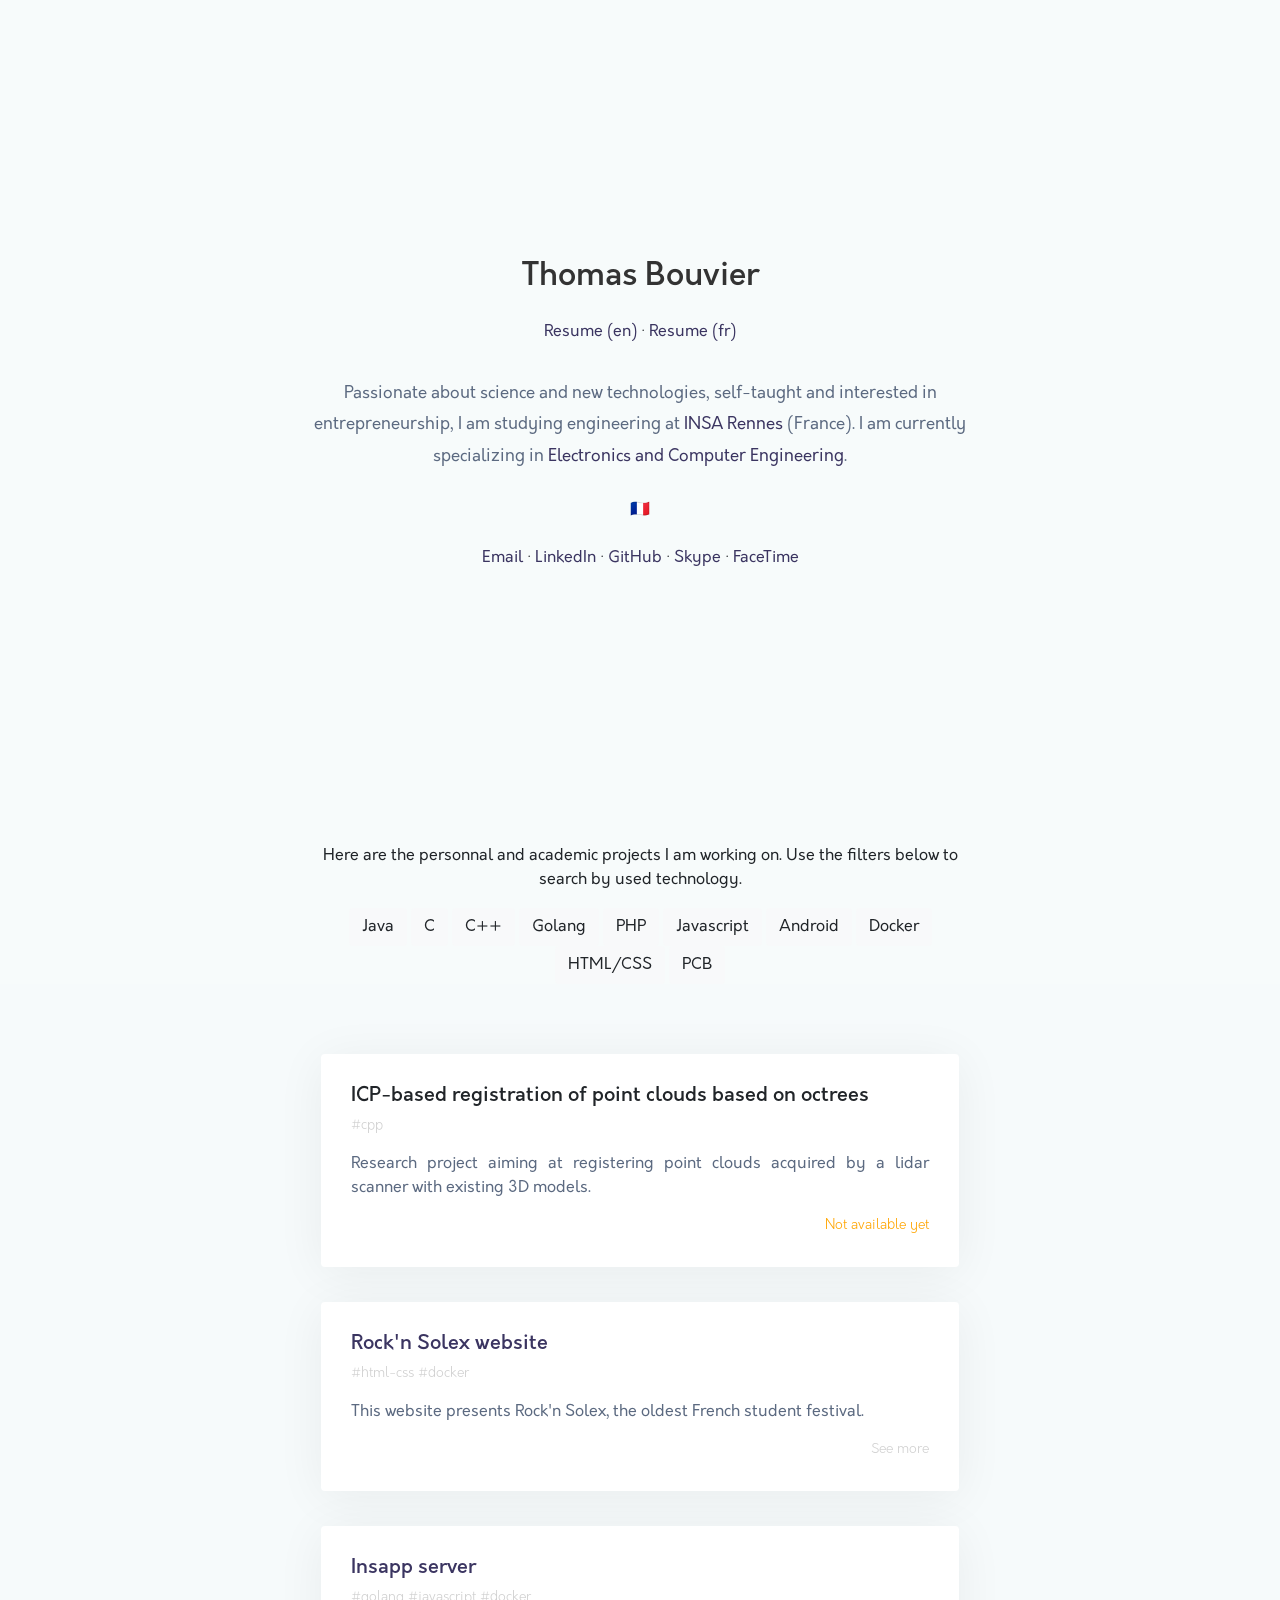
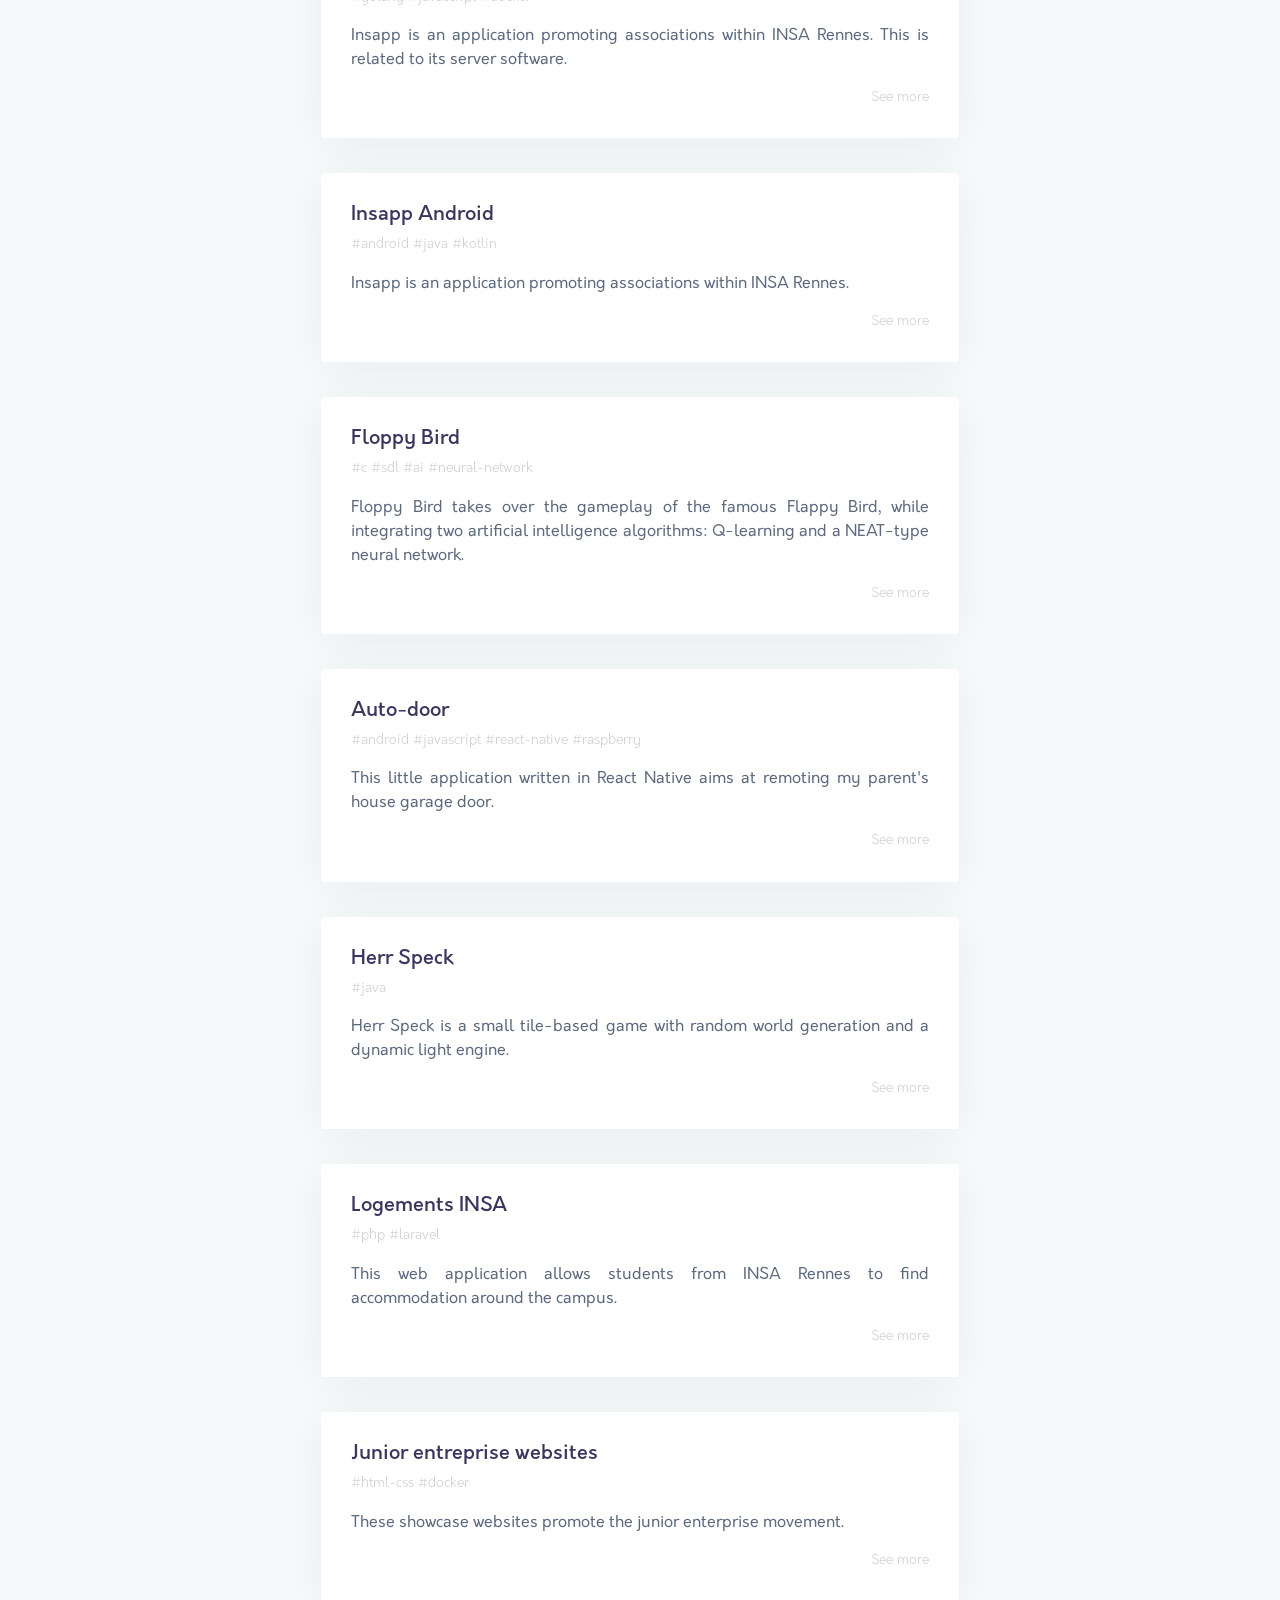
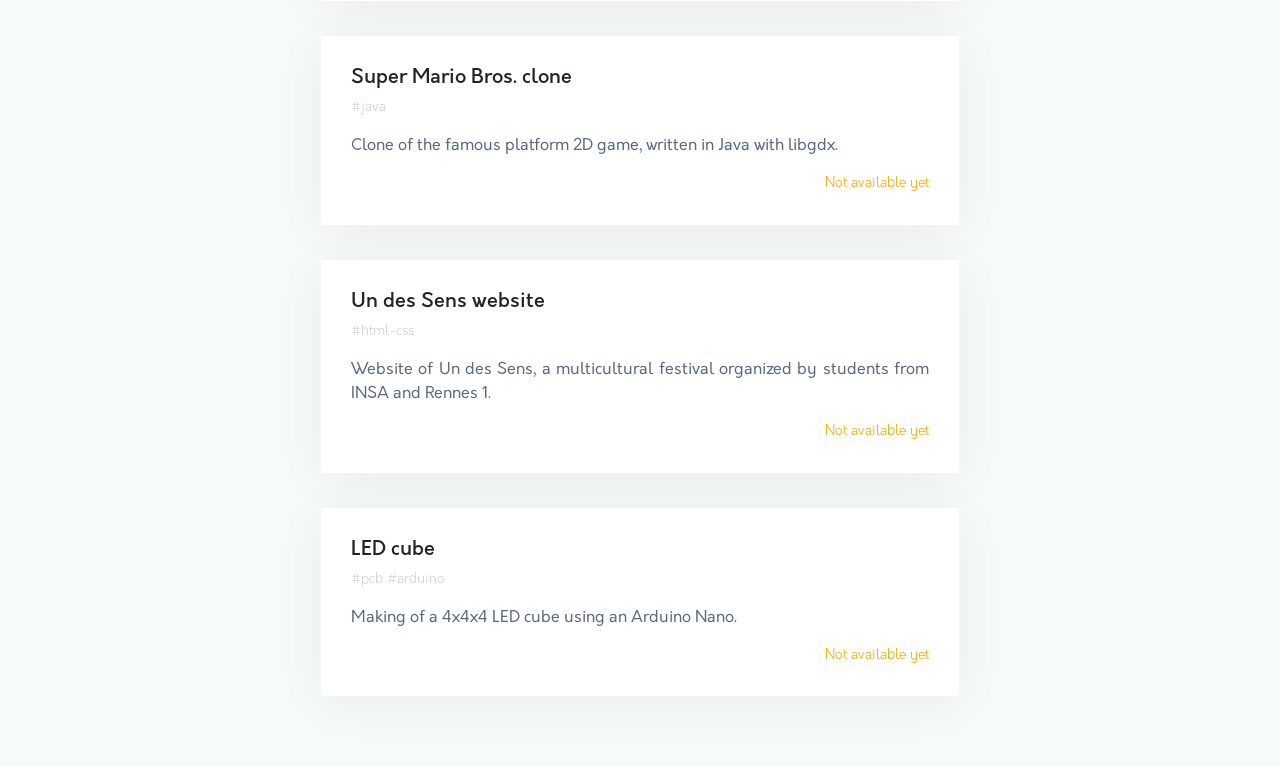
==== index.html @ 970fba01 "Beautified code" ====
<!DOCTYPE html>
<html lang="en">

<head>
  <meta charset="utf-8">
  <meta http-equiv="X-UA-Compatible" content="IE=edge">
  <meta name="viewport" content="width=device-width, initial-scale=1">

  <title>Thomas Bouvier — Portfolio</title>

  <!-- Open Graph Protocol -->

  <meta property="og:locale" content="en_US">
  <meta property="og:locale:alternate" content="fr_FR">
  <meta property="og:type" content="website">
  <meta property="og:title" content="Thomas Bouvier — Portfolio">

  <!--
    <meta property="og:url" content="">
    <meta property="og:description" content="">
    <meta property="og:image" content="">
    <meta property="og:image:type" content="">
    <meta property="og:image:width" content="">
    <meta property="og:image:height" content="">
    -->

  <!-- Latest compiled and minified Bootstrap CSS -->

  <link rel="stylesheet" href="https://maxcdn.bootstrapcdn.com/bootstrap/4.0.0-beta/css/bootstrap.min.css" integrity="sha384-/Y6pD6FV/Vv2HJnA6t+vslU6fwYXjCFtcEpHbNJ0lyAFsXTsjBbfaDjzALeQsN6M" crossorigin="anonymous">

  <!-- CSS -->

  <link rel="stylesheet" type="text/css" href="css/style.css">

  <!-- Google Analytics -->

  <script async src="https://www.googletagmanager.com/gtag/js?id=UA-109846560-1"></script>
  <script>
    window.dataLayer = window.dataLayer || [];
        function gtag(){dataLayer.push(arguments);}
        gtag('js', new Date());

        gtag('config', 'UA-109846560-1');
    </script>
</head>

<body>
  <!-- Header -->

  <div id="hero">
    <div class="container">
      <div class="intro">
        <h1>Thomas Bouvier</h1>
        <p class="links">
          <a href="files/resume_thomas_bouvier.pdf">Resume (en)</a>
          ·
          <a href="files/cv_thomas_bouvier.pdf">Resume (fr)</a>
        </p>
        <p class="description">
          Passionate about science and new technologies, self-taught and interested in entrepreneurship, I am studying engineering at <a href="https://www.insa-rennes.fr">INSA Rennes</a> (France). I am currently specializing in <a href="https://www.insa-rennes.fr/en/courses/masters-in-engineering/enelectronics-computer.html">Electronics
            and Computer Engineering</a>.
        </p>
        <p class="flag">
          🇫🇷
        </p>
        <p class="links">
          <a href="mailto:contact@thomas-bouvier.io">Email</a>
          ·
          <a href="https://www.linkedin.com/in/thomas-bouvier/">LinkedIn</a>
          ·
          <a href="https://github.com/thomas-bouvier">GitHub</a>
          ·
          <a href="skype:thomas.bouvier@outlook.fr?userinfo">Skype</a>
          ·
          <a href="facetime:tomatrocho@gmail.com">FaceTime</a>
        </p>
      </div>
    </div>
  </div>

  <!-- Section -->

  <div class="projects-header">
    <div class="container">
      <p class="description">
        Here are the personnal and academic projects I am working on. Use the filters below to search by used technology.
      </p>
      <div class="controls">
        <button type="button" class="btn btn-light" data-toggle=".java">Java</button>
        <button type="button" class="btn btn-light" data-toggle=".c">C</button>
        <button type="button" class="btn btn-light" data-toggle=".cpp">C++</button>
        <button type="button" class="btn btn-light" data-toggle=".golang">Golang</button>
        <button type="button" class="btn btn-light" data-toggle=".php">PHP</button>
        <button type="button" class="btn btn-light" data-toggle=".js">Javascript</button>
        <button type="button" class="btn btn-light" data-toggle=".android">Android</button>
        <button type="button" class="btn btn-light" data-toggle=".docker">Docker</button>
        <button type="button" class="btn btn-light" data-toggle=".html-css">HTML/CSS</button>
        <button type="button" class="btn btn-light" data-toggle=".pcb">PCB</button>
      </div>
    </div>
  </div>

  <section id="projects">
    <div class="min-container">
      <div data-tilt class="card mix cpp">
        <div class="card-header">

        </div>
        <div class="card-body">
          <h5>ICP-based registration of point clouds based on octrees</h5>
          <p class="tags">
            #cpp
          </p>
          <p>
            Research project aiming at registering point clouds acquired by a lidar scanner with existing 3D models.
          </p>
          <p class="being-written">
            Not available yet
          </p>
        </div>
      </div>

      <a href="rock-n-solex.html">
        <div data-tilt class="card mix html-css docker">
          <div class="card-header">

          </div>
          <div class="card-body">
            <h5>Rock'n Solex website</h5>
            <p class="tags">
              #html-css #docker
            </p>
            <p>
              This website presents Rock'n Solex, the oldest French student festival.
            </p>
            <p class="see-more">
              See more
            </p>
          </div>
        </div>
      </a>

      <a href="insapp-server.html">
        <div data-tilt class="card mix js golang docker" id="card-project-insapp">
          <div class="card-header">

          </div>
          <div class="card-body">
            <h5>Insapp server</h5>
            <p class="tags">
              #golang #javascript #docker
            </p>
            <p>
              Insapp is an application promoting associations within INSA Rennes. This is related to its server software.
            </p>
            <p class="see-more">
              See more
            </p>
          </div>
        </div>
      </a>

      <a href="insapp-android.html">
        <div data-tilt class="card mix android java" id="card-project-insapp">
          <div class="card-header">

          </div>
          <div class="card-body">
            <h5>Insapp Android</h5>
            <p class="tags">
              #android #java #kotlin
            </p>
            <p>
              Insapp is an application promoting associations within INSA Rennes.
            </p>
            <p class="see-more">
              See more
            </p>
          </div>
        </div>
      </a>

      <a href="floppy-bird.html">
        <div data-tilt class="card mix c sdl ai neural-network">
          <div class="card-header">

          </div>
          <div class="card-body">
            <h5>Floppy Bird</h5>
            <p class="tags">
              #c #sdl #ai #neural-network
            </p>
            <p>
              Floppy Bird takes over the gameplay of the famous Flappy Bird, while integrating two artificial intelligence algorithms: Q-learning and a NEAT-type neural network.
            </p>
            <p class="see-more">
              See more
            </p>
          </div>
        </div>
      </a>

      <a href="auto-door.html">
        <div data-tilt class="card mix android js react-native raspberry">
          <div class="card-header">

          </div>
          <div class="card-body">
            <h5>Auto-door</h5>
            <p class="tags">
              #android #javascript #react-native #raspberry
            </p>
            <p>
              This little application written in React Native aims at remoting my parent's house garage door.
            </p>
            <p class="see-more">
              See more
            </p>
          </div>
        </div>
      </a>

      <a href="herr-speck.html">
        <div data-tilt class="card mix java">
          <div class="card-header">

          </div>
          <div class="card-body">
            <h5>Herr Speck</h5>
            <p class="tags">
              #java
            </p>
            <p>
              Herr Speck is a small tile-based game with random world generation and a dynamic light engine.
            </p>
            <p class="see-more">
              See more
            </p>
          </div>
        </div>
      </a>

      <a href="logements.html">
        <div data-tilt class="card mix php laravel">
          <div class="card-header">

          </div>
          <div class="card-body">
            <h5>Logements INSA</h5>
            <p class="tags">
              #php #laravel
            </p>
            <p>
              This web application allows students from INSA Rennes to find accommodation around the campus.
            </p>
            <p class="see-more">
              See more
            </p>
          </div>
        </div>
      </a>

      <a href="junior-entreprise.html">
        <div data-tilt class="card mix html-css docker">
          <div class="card-header">

          </div>
          <div class="card-body">
            <h5>Junior entreprise websites</h5>
            <p class="tags">
              #html-css #docker
            </p>
            <p>
              These showcase websites promote the junior enterprise movement.
            </p>
            <p class="see-more">
              See more
            </p>
          </div>
        </div>
      </a>

      <div data-tilt class="card mix java">
        <div class="card-header">

        </div>
        <div class="card-body">
          <h5>Super Mario Bros. clone</h5>
          <p class="tags">
            #java
          </p>
          <p>
            Clone of the famous platform 2D game, written in Java with libgdx.
          </p>
          <p class="being-written">
            Not available yet
          </p>
        </div>
      </div>

      <div data-tilt class="card mix html-css">
        <div class="card-header">

        </div>
        <div class="card-body">
          <h5>Un des Sens website</h5>
          <p class="tags">
            #html-css
          </p>
          <p>
            Website of Un des Sens, a multicultural festival organized by students from INSA and Rennes 1.
          </p>
          <p class="being-written">
            Not available yet
          </p>
        </div>
      </div>

      <div data-tilt class="card mix pcb arduino">
        <div class="card-header">

        </div>
        <div class="card-body">
          <h5>LED cube</h5>
          <p class="tags">
            #pcb #arduino
          </p>
          <p>
            Making of a 4x4x4 LED cube using an Arduino Nano.
          </p>
          <p class="being-written">
            Not available yet
          </p>
        </div>
      </div>
    </div>
  </section>

  <!-- Javascript -->

  <script src="https://code.jquery.com/jquery-3.2.1.slim.min.js" integrity="sha384-KJ3o2DKtIkvYIK3UENzmM7KCkRr/rE9/Qpg6aAZGJwFDMVNA/GpGFF93hXpG5KkN" crossorigin="anonymous"></script>
  <script src="https://cdnjs.cloudflare.com/ajax/libs/popper.js/1.11.0/umd/popper.min.js" integrity="sha384-b/U6ypiBEHpOf/4+1nzFpr53nxSS+GLCkfwBdFNTxtclqqenISfwAzpKaMNFNmj4" crossorigin="anonymous"></script>
  <script src="https://maxcdn.bootstrapcdn.com/bootstrap/4.0.0-beta/js/bootstrap.min.js" integrity="sha384-h0AbiXch4ZDo7tp9hKZ4TsHbi047NrKGLO3SEJAg45jXxnGIfYzk4Si90RDIqNm1" crossorigin="anonymous"></script>

  <script src="js/script.js"></script>
  <script src="js/tilt.jquery.js"></script>
  <script src="js/mixitup-3/dist/mixitup.js"></script>

  <script>
      var containerEl = document.querySelector('.min-container');
      var mixer = mixitup(containerEl);
  </script>
</body>

</html>
---- css/style.css ----
@font-face {
  font-family: 'Orkney';
  src: url('../fonts/orkney-light.otf') format('truetype');
  font-weight: 200;
  font-style: normal;
}

@font-face {
  font-family: 'Orkney';
  src: url('../fonts/orkney-regular.otf') format('truetype');
  font-weight: normal;
  font-style: normal;
}

@font-face {
  font-family: 'Orkney';
  src: url('../fonts/orkney-medium.otf') format('truetype');
  font-weight: 500;
  font-style: normal;
}

@font-face {
  font-family: 'Orkney';
  src: url('../fonts/orkney-bold.otf') format('truetype');
  font-weight: bold;
  font-style: normal;
}

::-moz-selection {
  background: #7A29E7;
  color: white;
}

::selection {
  background: #7A29E7;
  color: white;
}

body {
  font-family: 'Orkney';
  background-color: #f7fbfb;
}

.min-container {
  margin-right: auto;
  margin-left: auto;
  padding-right: 15px;
  padding-left: 15px;
  max-width: 668px;
}

img,
.video-container {
  box-shadow: 0 6px 50px rgba(0, 0, 0, .06);
}

a {
  color: #3b3561;
  text-decoration: none !important;
}

a:hover {
  color: #7A29E7;
}

article a {
  color: #3b3561;
  font-weight: 700;
  position: relative;
  white-space: nowrap;
}

p.links {
  margin-top: 1.5em;
}

.min-container p {
  text-align: justify;
}

.min-container h4 {
  padding-top: 3em;
  text-align: center;
}

.container {
  margin-right: auto;
  margin-left: auto;
  padding-right: 15px;
  padding-left: 15px;
  max-width: 768px;
}

@media (max-width: 767px) {
  .min-container {
    padding-right: 30px;
    padding-left: 30px;
  }
}

figcaption {
  text-align: center;
  font-style: italic;
  padding-top: 2em;
}

/*
a:before {
	content: '';
	position: absolute;
	background: #bdecef;
	bottom: 1px;
	height: 5px;
	right: -2px;
	left: -2px;
	z-index: -1;
	-webkit-transition: height cubic-bezier(0.075, .82, .165, 1) .3s;
	transition: height cubic-bezier(0.075, .82, .165, 1) .3s
}
*/
.navbar {
  background-color: white;
}

#hero {
  height: calc(100vh - 56px);
  display: flex;
  flex-direction: column;
  justify-content: center;
  background-color: #F7FBFB;
}

#hero .intro {
  max-width: 700px;
  margin: 0 auto;
  text-align: center;
  padding: 7rem 1rem;
}

#hero .intro h1 {
  font-size: 2em;
  font-weight: 500;
  color: #333;
}

#hero .intro p.description {
  font-size: 1.05em;
  font-weight: 400;
  color: #5c6a81;
  line-height: 1.9em;
  margin-top: 2em;
  margin-bottom: 1.5em;
}

header {
  min-height: 400px;
  display: flex;
  flex-direction: column;
  justify-content: center;
  background-color: #f7fbfb;
}

@media only screen and (max-width: 700px) {
  header {
    min-height: auto;
  }
}

header .intro {
  max-width: 700px;
  margin: 0 auto;
  text-align: center;
  padding: 7rem 1rem;
}

header .intro h1 {
  font-size: 2em;
  font-weight: 500;
  color: #333;
}

header .intro p.description {
  font-size: 1.05em;
  font-weight: 400;
  color: #5c6a81;
  line-height: 1.9em;
  margin-top: 20px;
}

.projects-header {
  text-align: center;
  max-width: 700px;
  margin: 0 auto;
}

.controls .btn {
  cursor: pointer;
}

.controls .btn:hover {
  color: #7A29E7;
  background-color: transparent;
}

.controls .mixitup-control-active {
  background-color: #e2e6ea !important;
}

section#projects {
  padding-top: 35px;
  background-color: #f6fafb;
  padding-bottom: 35px;
}

section#projects .card {
  box-shadow: 0 6px 50px rgba(0, 0, 0, .06);
  border-radius: 4px;
  border: 0;
  margin-top: 35px;
  margin-bottom: 35px;
  cursor: pointer;
  /*display: inline-block;*/
  /*width: calc(100% / 2 - (((2 - 1) * 1rem) / 2));*/
}

section#projects .card:hover {}

section#projects .card p {
  color: #5c6a81;
}

section#projects .card p.tags {
  color: #d0d0d0;
  font-size: .85em;
  font-weight: lighter;
}

section#projects .card-header {
  border: 0;
  height: 0;
  padding: 0;
  background-color: #3b3561;
}

section#projects .card-body {
  padding: 30px;
}

section#projects .card p.work-in-progress,
section#projects .card p.see-more,
section#projects .card p.being-written {
  font-size: .85em;
  font-weight: lighter;
  text-align: right;
  margin-bottom: 0;
}

section#projects .card p.work-in-progress {
  color: red;
}

section#projects .card p.see-more {
  color: #d1d1d1;
}

section#projects .card p.being-written {
  color: orange;
}

section#projects #card-project-insapp .card-header {
  background-color: #e9524d;
}

article {
  background-color: white;
  padding-bottom: 1em;
}

article p {
  padding-top: 35px;
  padding-bottom: 20px;
  line-height: 1.75em;
}

footer {
  background-color: white;
  margin-bottom: 0;
}

footer p {
  text-align: center;
  padding-top: 4em;
  padding-bottom: 4em;
  margin-bottom: 0;
}

.video-container {
  /* give fit to box an aspect ratio */
  display: inline-block;
  /* let it be styled thusly */
  padding: 0;
  /* get rid of pre-styling */
  margin: 0;
  margin-top: 50px;
  width: 100%;
  /* take up full width available */
  padding-top: 56.25%;
  /* give aspect ratio of 16:9; "720 / 1280 = 0.5625" */
  height: 0px;
  /* don't want it to expand beyond padding */
  position: relative;
  /* allow for absolute positioning of child elements */
}

.video-container>iframe {
  position: absolute;
  /* expand to fill */
  top: 0;
  left: 0;
  right: 0;
  bottom: 0;
  width: 100%;
  height: 100%;
}
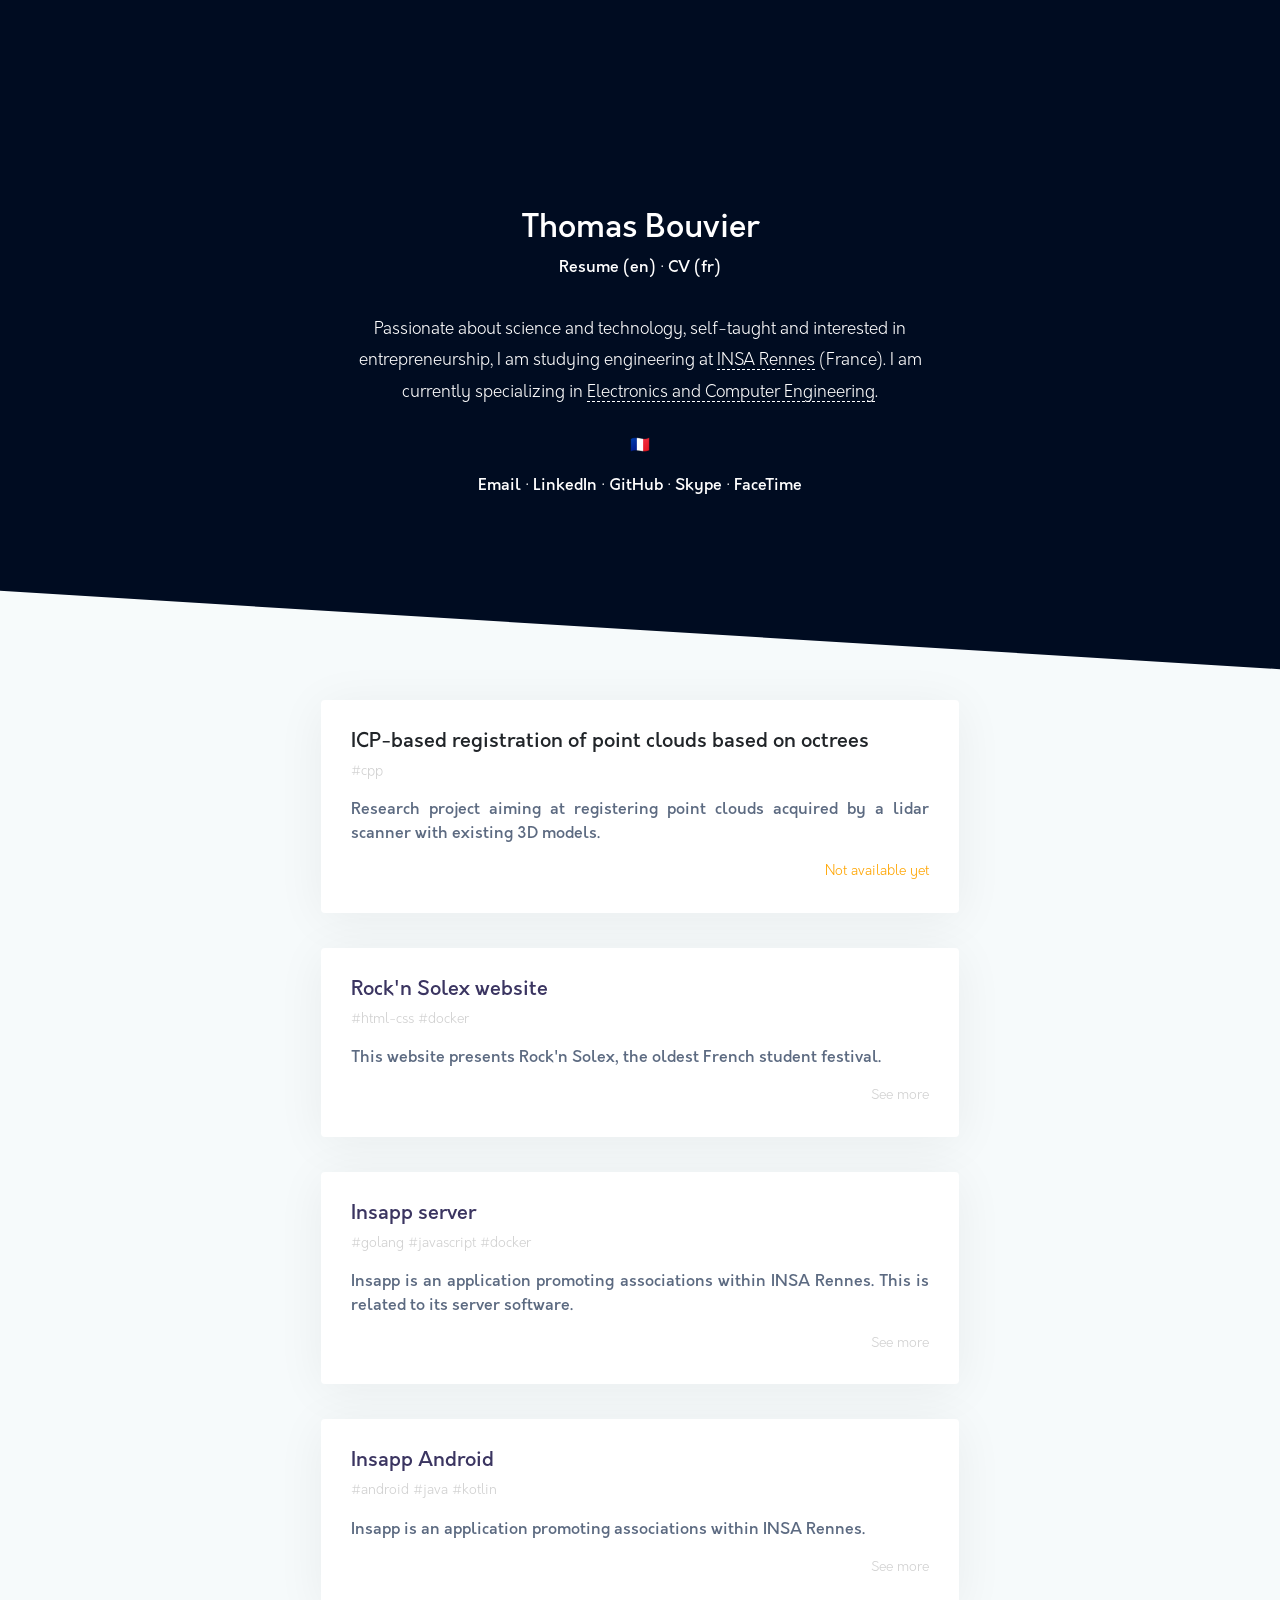
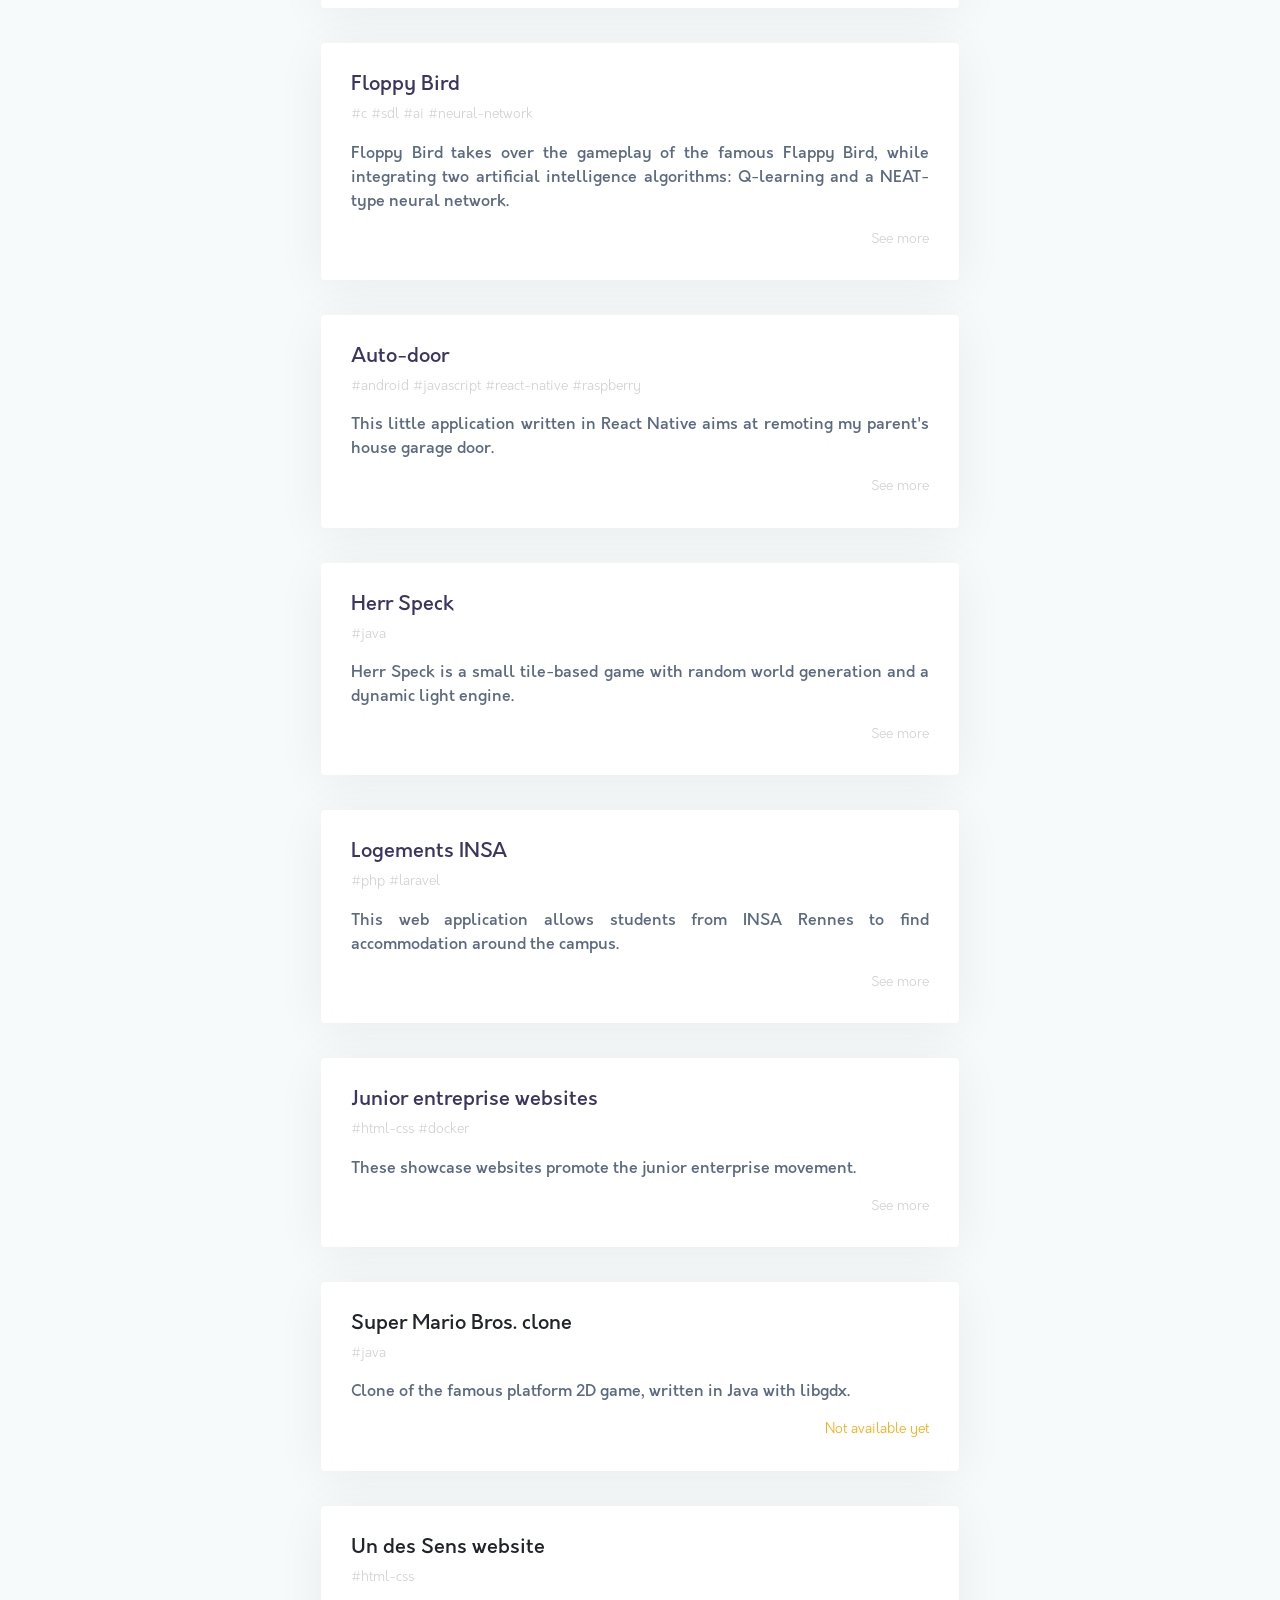
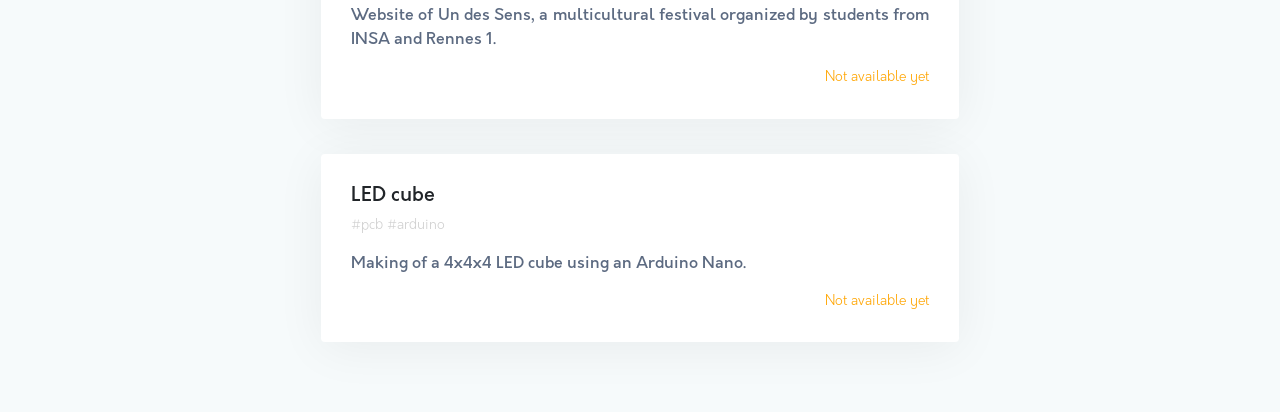
==== commit e62b28a0: "Added particles hero" ====
--- a/index.html
+++ b/index.html
@@ -47,6 +47,8 @@
 <body>
   <!-- Header -->
 
+  <div id="particles-js"></div>
+
   <div id="hero">
     <div class="container">
       <div class="intro">
@@ -54,10 +56,10 @@
         <p class="links">
           <a href="files/resume_thomas_bouvier.pdf">Resume (en)</a>
           ·
-          <a href="files/cv_thomas_bouvier.pdf">Resume (fr)</a>
+          <a href="files/cv_thomas_bouvier.pdf">CV (fr)</a>
         </p>
         <p class="description">
-          Passionate about science and new technologies, self-taught and interested in entrepreneurship, I am studying engineering at <a href="https://www.insa-rennes.fr">INSA Rennes</a> (France). I am currently specializing in <a href="https://www.insa-rennes.fr/en/courses/masters-in-engineering/enelectronics-computer.html">Electronics
+          Passionate about science and technology, self-taught and interested in entrepreneurship, I am studying engineering at <a href="https://www.insa-rennes.fr">INSA Rennes</a> (France). I am currently specializing in <a href="https://www.insa-rennes.fr/en/courses/masters-in-engineering/enelectronics-computer.html">Electronics
             and Computer Engineering</a>.
         </p>
         <p class="flag">
@@ -80,6 +82,7 @@
 
   <!-- Section -->
 
+  <!--
   <div class="projects-header">
     <div class="container">
       <p class="description">
@@ -99,6 +102,7 @@
       </div>
     </div>
   </div>
+  -->
 
   <section id="projects">
     <div class="min-container">
@@ -342,14 +346,10 @@
   <script src="https://cdnjs.cloudflare.com/ajax/libs/popper.js/1.11.0/umd/popper.min.js" integrity="sha384-b/U6ypiBEHpOf/4+1nzFpr53nxSS+GLCkfwBdFNTxtclqqenISfwAzpKaMNFNmj4" crossorigin="anonymous"></script>
   <script src="https://maxcdn.bootstrapcdn.com/bootstrap/4.0.0-beta/js/bootstrap.min.js" integrity="sha384-h0AbiXch4ZDo7tp9hKZ4TsHbi047NrKGLO3SEJAg45jXxnGIfYzk4Si90RDIqNm1" crossorigin="anonymous"></script>
 
-  <script src="js/script.js"></script>
   <script src="js/tilt.jquery.js"></script>
   <script src="js/mixitup-3/dist/mixitup.js"></script>
-
-  <script>
-      var containerEl = document.querySelector('.min-container');
-      var mixer = mixitup(containerEl);
-  </script>
+  <script src="js/particles/particles.js"></script>
+  <script src="js/script.js"></script>
 </body>
 
 </html>
--- a/css/style.css
+++ b/css/style.css
@@ -15,7 +15,7 @@
 @font-face {
   font-family: 'Orkney';
   src: url('../fonts/orkney-medium.otf') format('truetype');
-  font-weight: 500;
+  font-weight: 400;
   font-style: normal;
 }
 
@@ -27,12 +27,12 @@
 }
 
 ::-moz-selection {
-  background: #7A29E7;
+  background: #c6c6c6;
   color: white;
 }
 
 ::selection {
-  background: #7A29E7;
+  background: #c6c6c6;
   color: white;
 }
 
@@ -68,10 +68,6 @@
   font-weight: 700;
   position: relative;
   white-space: nowrap;
-}
-
-p.links {
-  margin-top: 1.5em;
 }
 
 .min-container p {
@@ -122,12 +118,29 @@
   background-color: white;
 }
 
+#particles-js {
+  width: 100%;
+  height: 100vh;
+  background-color: #000c21;
+  background-image: url('');
+  background-size: cover;
+  background-position: 50% 50%;
+  background-repeat: no-repeat;
+  transform: skewY(3.5deg);
+  position: absolute;
+  top: -30vh;
+}
+
 #hero {
+  position: absolute;
+  top: -60px;
+  left: 50%;
+  transform: translateX(-50%);
   height: calc(100vh - 56px);
   display: flex;
   flex-direction: column;
   justify-content: center;
-  background-color: #F7FBFB;
+  color: white;
 }
 
 #hero .intro {
@@ -140,16 +153,24 @@
 #hero .intro h1 {
   font-size: 2em;
   font-weight: 500;
-  color: #333;
+}
+
+#hero .intro a {
+  color: white;
+  border-bottom: 1px dashed white;
 }
 
 #hero .intro p.description {
   font-size: 1.05em;
-  font-weight: 400;
-  color: #5c6a81;
+  font-weight: 200;
   line-height: 1.9em;
   margin-top: 2em;
   margin-bottom: 1.5em;
+}
+
+#hero .intro p.links a {
+  margin-top: 1.5em;
+  border-bottom: none;
 }
 
 header {
@@ -168,7 +189,6 @@
 
 header .intro {
   max-width: 700px;
-  margin: 0 auto;
   text-align: center;
   padding: 7rem 1rem;
 }
@@ -188,9 +208,11 @@
 }
 
 .projects-header {
+  margin-top: 70vh;
   text-align: center;
   max-width: 700px;
-  margin: 0 auto;
+  margin-left: auto;
+  margin-right: auto;
 }
 
 .controls .btn {
@@ -207,6 +229,7 @@
 }
 
 section#projects {
+  margin-top: 70vh;
   padding-top: 35px;
   background-color: #f6fafb;
   padding-bottom: 35px;
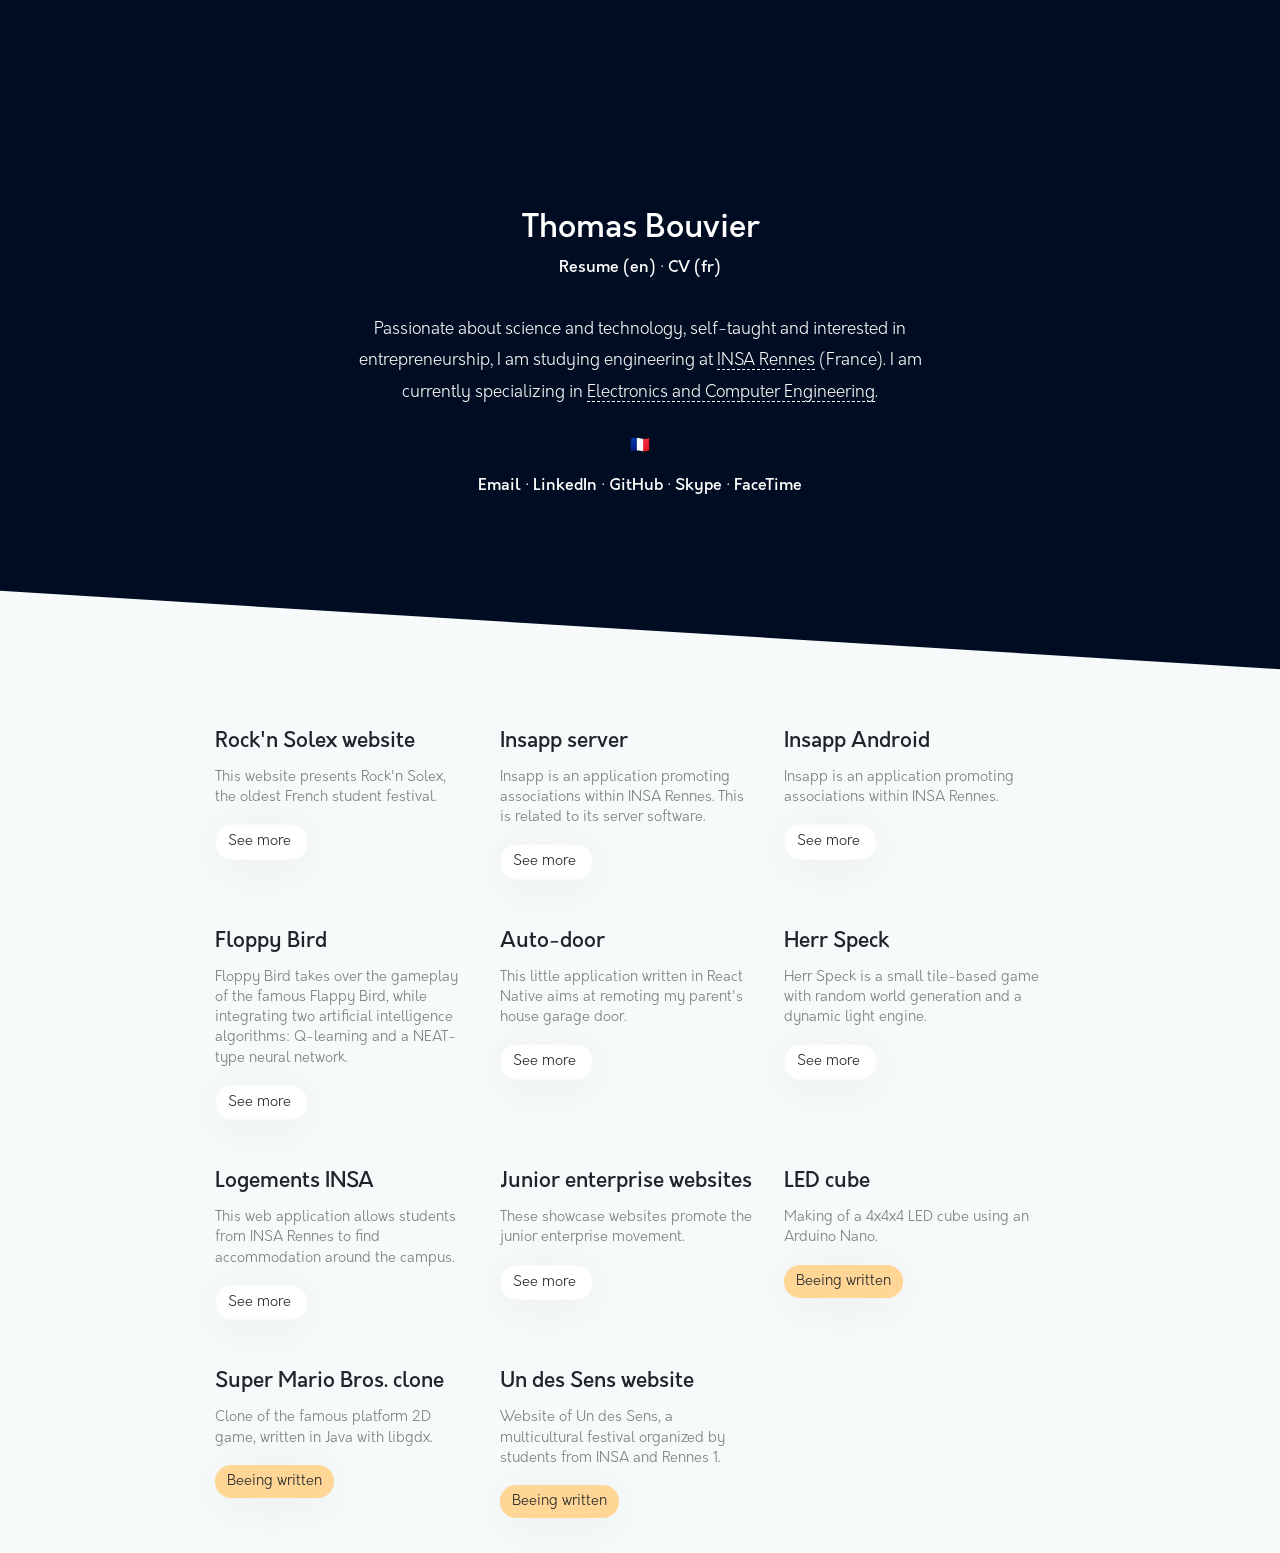
==== commit 6b7e99b9: "Added projects grid" ====
--- a/index.html
+++ b/index.html
@@ -105,236 +105,144 @@
   -->
 
   <section id="projects">
-    <div class="min-container">
-      <div data-tilt class="card mix cpp">
-        <div class="card-header">
-
-        </div>
-        <div class="card-body">
-          <h5>ICP-based registration of point clouds based on octrees</h5>
-          <p class="tags">
-            #cpp
-          </p>
-          <p>
-            Research project aiming at registering point clouds acquired by a lidar scanner with existing 3D models.
-          </p>
-          <p class="being-written">
-            Not available yet
-          </p>
-        </div>
-      </div>
-
-      <a href="rock-n-solex.html">
-        <div data-tilt class="card mix html-css docker">
-          <div class="card-header">
-
-          </div>
-          <div class="card-body">
-            <h5>Rock'n Solex website</h5>
-            <p class="tags">
-              #html-css #docker
-            </p>
-            <p>
+    <div class="max-container">
+      <div class="project">
+        <a href="rock-n-solex.html"></a>
+        <h3>Rock'n Solex website</h3>
+        <div class="align-container">
+          <div class="information-container">
+            <p class="description">
               This website presents Rock'n Solex, the oldest French student festival.
             </p>
-            <p class="see-more">
-              See more
-            </p>
-          </div>
-        </div>
-      </a>
-
-      <a href="insapp-server.html">
-        <div data-tilt class="card mix js golang docker" id="card-project-insapp">
-          <div class="card-header">
-
-          </div>
-          <div class="card-body">
-            <h5>Insapp server</h5>
-            <p class="tags">
-              #golang #javascript #docker
-            </p>
-            <p>
-              Insapp is an application promoting associations within INSA Rennes. This is related to its server software.
-            </p>
-            <p class="see-more">
-              See more
-            </p>
-          </div>
-        </div>
-      </a>
-
-      <a href="insapp-android.html">
-        <div data-tilt class="card mix android java" id="card-project-insapp">
-          <div class="card-header">
-
-          </div>
-          <div class="card-body">
-            <h5>Insapp Android</h5>
-            <p class="tags">
-              #android #java #kotlin
-            </p>
-            <p>
+          </div>
+          <button type="button" class="btn btn-light">See more <span>👉</span></button>
+        </div>
+      </div>
+
+      <div class="project">
+        <a href="insapp-server.html"></a>
+        <h3>Insapp server</h3>
+        <div class="align-container">
+          <div class="information-container">
+              <p class="description">
+                Insapp is an application promoting associations within INSA Rennes. This is related to its server software.
+              </p>
+          </div>
+          <button type="button" class="btn btn-light">See more <span>👉</span></button>
+        </div>
+      </div>
+
+      <div class="project">
+        <a href="insapp-android.html"></a>
+        <h3>Insapp Android</h3>
+        <div class="align-container">
+          <div class="information-container">
+            <p class="description">
               Insapp is an application promoting associations within INSA Rennes.
             </p>
-            <p class="see-more">
-              See more
-            </p>
-          </div>
-        </div>
-      </a>
-
-      <a href="floppy-bird.html">
-        <div data-tilt class="card mix c sdl ai neural-network">
-          <div class="card-header">
-
-          </div>
-          <div class="card-body">
-            <h5>Floppy Bird</h5>
-            <p class="tags">
-              #c #sdl #ai #neural-network
-            </p>
-            <p>
-              Floppy Bird takes over the gameplay of the famous Flappy Bird, while integrating two artificial intelligence algorithms: Q-learning and a NEAT-type neural network.
-            </p>
-            <p class="see-more">
-              See more
-            </p>
-          </div>
-        </div>
-      </a>
-
-      <a href="auto-door.html">
-        <div data-tilt class="card mix android js react-native raspberry">
-          <div class="card-header">
-
-          </div>
-          <div class="card-body">
-            <h5>Auto-door</h5>
-            <p class="tags">
-              #android #javascript #react-native #raspberry
-            </p>
-            <p>
+          </div>
+          <button type="button" class="btn btn-light">See more <span>👉</span></button>
+        </div>
+      </div>
+
+      <div class="project">
+        <a href="floppy-bird.html"></a>
+        <h3>Floppy Bird</h3>
+        <div class="align-container">
+          <div class="information-container">
+              <p class="description">
+                Floppy Bird takes over the gameplay of the famous Flappy Bird, while integrating two artificial intelligence algorithms: Q-learning and a NEAT-type neural network.
+              </p>
+          </div>
+          <button type="button" class="btn btn-light">See more <span>👉</span></button>
+        </div>
+      </div>
+
+      <div class="project">
+        <a href="auto-door.html"></a>
+        <h3>Auto-door</h3>
+        <div class="align-container">
+          <div class="information-container">
+            <p class="description">
               This little application written in React Native aims at remoting my parent's house garage door.
             </p>
-            <p class="see-more">
-              See more
-            </p>
-          </div>
-        </div>
-      </a>
-
-      <a href="herr-speck.html">
-        <div data-tilt class="card mix java">
-          <div class="card-header">
-
-          </div>
-          <div class="card-body">
-            <h5>Herr Speck</h5>
-            <p class="tags">
-              #java
-            </p>
-            <p>
+          </div>
+          <button type="button" class="btn btn-light">See more <span>👉</span></button>
+        </div>
+      </div>
+
+      <div class="project">
+        <a href="herr-speck.html"></a>
+        <h3>Herr Speck</h3>
+        <div class="align-container">
+          <div class="information-container">
+            <p class="description">
               Herr Speck is a small tile-based game with random world generation and a dynamic light engine.
             </p>
-            <p class="see-more">
-              See more
-            </p>
-          </div>
-        </div>
-      </a>
-
-      <a href="logements.html">
-        <div data-tilt class="card mix php laravel">
-          <div class="card-header">
-
-          </div>
-          <div class="card-body">
-            <h5>Logements INSA</h5>
-            <p class="tags">
-              #php #laravel
-            </p>
-            <p>
+          </div>
+          <button type="button" class="btn btn-light">See more <span>👉</span></button>
+        </div>
+      </div>
+
+      <div class="project">
+        <a href="logements.html"></a>
+        <h3>Logements INSA</h3>
+        <div class="align-container">
+          <div class="information-container">
+            <p class="description">
               This web application allows students from INSA Rennes to find accommodation around the campus.
             </p>
-            <p class="see-more">
-              See more
-            </p>
-          </div>
-        </div>
-      </a>
-
-      <a href="junior-entreprise.html">
-        <div data-tilt class="card mix html-css docker">
-          <div class="card-header">
-
-          </div>
-          <div class="card-body">
-            <h5>Junior entreprise websites</h5>
-            <p class="tags">
-              #html-css #docker
-            </p>
-            <p>
+          </div>
+          <button type="button" class="btn btn-light">See more <span>👉</span></button>
+        </div>
+      </div>
+
+      <div class="project">
+        <a href="junior-entreprise.html"></a>
+        <h3>Junior enterprise websites</h3>
+        <div class="align-container">
+          <div class="information-container">
+            <p class="description">
               These showcase websites promote the junior enterprise movement.
             </p>
-            <p class="see-more">
-              See more
-            </p>
-          </div>
-        </div>
-      </a>
-
-      <div data-tilt class="card mix java">
-        <div class="card-header">
-
-        </div>
-        <div class="card-body">
-          <h5>Super Mario Bros. clone</h5>
-          <p class="tags">
-            #java
-          </p>
-          <p>
-            Clone of the famous platform 2D game, written in Java with libgdx.
-          </p>
-          <p class="being-written">
-            Not available yet
-          </p>
-        </div>
-      </div>
-
-      <div data-tilt class="card mix html-css">
-        <div class="card-header">
-
-        </div>
-        <div class="card-body">
-          <h5>Un des Sens website</h5>
-          <p class="tags">
-            #html-css
-          </p>
-          <p>
-            Website of Un des Sens, a multicultural festival organized by students from INSA and Rennes 1.
-          </p>
-          <p class="being-written">
-            Not available yet
-          </p>
-        </div>
-      </div>
-
-      <div data-tilt class="card mix pcb arduino">
-        <div class="card-header">
-
-        </div>
-        <div class="card-body">
-          <h5>LED cube</h5>
-          <p class="tags">
-            #pcb #arduino
-          </p>
-          <p>
-            Making of a 4x4x4 LED cube using an Arduino Nano.
-          </p>
-          <p class="being-written">
-            Not available yet
-          </p>
+          </div>
+          <button type="button" class="btn btn-light">See more <span>👉</span></button>
+        </div>
+      </div>
+
+      <div class="project">
+        <h3>LED cube</h3>
+        <div class="align-container">
+          <div class="information-container">
+            <p class="description">
+              Making of a 4x4x4 LED cube using an Arduino Nano.
+            </p>
+          </div>
+          <button type="button" class="btn btn-warning">Beeing written</button>
+        </div>
+      </div>
+
+      <div class="project">
+        <h3>Super Mario Bros. clone</h3>
+        <div class="align-container">
+          <div class="information-container">
+            <p class="description">
+              Clone of the famous platform 2D game, written in Java with libgdx.
+            </p>
+          </div>
+          <button type="button" class="btn btn-warning">Beeing written</button>
+        </div>
+      </div>
+
+      <div class="project">
+        <h3>Un des Sens website</h3>
+        <div class="align-container">
+          <div class="information-container">
+            <p class="description">
+              Website of Un des Sens, a multicultural festival organized by students from INSA and Rennes 1.
+            </p>
+          </div>
+          <button type="button" class="btn btn-warning">Beeing written</button>
         </div>
       </div>
     </div>
@@ -346,8 +254,6 @@
   <script src="https://cdnjs.cloudflare.com/ajax/libs/popper.js/1.11.0/umd/popper.min.js" integrity="sha384-b/U6ypiBEHpOf/4+1nzFpr53nxSS+GLCkfwBdFNTxtclqqenISfwAzpKaMNFNmj4" crossorigin="anonymous"></script>
   <script src="https://maxcdn.bootstrapcdn.com/bootstrap/4.0.0-beta/js/bootstrap.min.js" integrity="sha384-h0AbiXch4ZDo7tp9hKZ4TsHbi047NrKGLO3SEJAg45jXxnGIfYzk4Si90RDIqNm1" crossorigin="anonymous"></script>
 
-  <script src="js/tilt.jquery.js"></script>
-  <script src="js/mixitup-3/dist/mixitup.js"></script>
   <script src="js/particles/particles.js"></script>
   <script src="js/script.js"></script>
 </body>
--- a/css/style.css
+++ b/css/style.css
@@ -85,6 +85,14 @@
   padding-right: 15px;
   padding-left: 15px;
   max-width: 768px;
+}
+
+.max-container {
+  margin-right: auto;
+  margin-left: auto;
+  padding-right: 15px;
+  padding-left: 15px;
+  max-width: 880px;
 }
 
 @media (max-width: 767px) {
@@ -215,83 +223,128 @@
   margin-right: auto;
 }
 
-.controls .btn {
-  cursor: pointer;
-}
-
-.controls .btn:hover {
-  color: #7A29E7;
-  background-color: transparent;
-}
-
-.controls .mixitup-control-active {
-  background-color: #e2e6ea !important;
-}
-
 section#projects {
   margin-top: 70vh;
-  padding-top: 35px;
+  padding-top: 100px;
   background-color: #f6fafb;
   padding-bottom: 35px;
 }
 
-section#projects .card {
+.project {
+  position: relative;
+  /* to make the entire div clickable */
+  width: 100%;
+  margin: 0 auto;
+  padding: 0;
+  display: inline-block;
+  margin-top: 50px;
+}
+
+.project .align-container {
+  display: inline-block;
+  vertical-align: top;
+}
+
+.project:nth-of-type(1) {
+  margin-top: 0
+}
+
+@media only screen and (min-width: 768px) {
+  .project {
+    width: 47%;
+    margin-right: 4%
+  }
+
+  .project:nth-of-type(2n) {
+    margin-right: 0
+  }
+
+  .project:nth-of-type(1),
+  .project:nth-of-type(2) {
+    margin-top: 0
+  }
+}
+
+@media only screen and (min-width: 992px) {
+  .project {
+    width: 30%;
+    margin-right: 3%
+  }
+
+  .project:nth-of-type(2n) {
+    margin-right: 3%
+  }
+
+  .project:nth-of-type(3n) {
+    margin-right: 0
+  }
+
+  .project:nth-of-type(3) {
+    margin-top: 0
+  }
+}
+
+.project a {
+  position: absolute;
+  width: 100%;
+  height: 100%;
+  top: 0;
+  left: 0;
+  text-decoration: none;
+  z-index: 10;
+}
+
+.project:hover {
+  cursor: pointer;
+}
+
+.project .information-container {
+  clear: both;
+}
+
+.project h3 {
+  font-size: 1.3em;
+}
+
+.project p.description {
+  font-weight: 200;
+  font-size: 0.9em;
+  color: #7a7a7a;
+  line-height: 140%;
+  padding-top: 5px;
+}
+
+.project button.btn-light {
+  background-color: white;
   box-shadow: 0 6px 50px rgba(0, 0, 0, .06);
-  border-radius: 4px;
-  border: 0;
-  margin-top: 35px;
-  margin-bottom: 35px;
-  cursor: pointer;
-  /*display: inline-block;*/
-  /*width: calc(100% / 2 - (((2 - 1) * 1rem) / 2));*/
-}
-
-section#projects .card:hover {}
-
-section#projects .card p {
-  color: #5c6a81;
-}
-
-section#projects .card p.tags {
-  color: #d0d0d0;
-  font-size: .85em;
-  font-weight: lighter;
-}
-
-section#projects .card-header {
-  border: 0;
-  height: 0;
-  padding: 0;
-  background-color: #3b3561;
-}
-
-section#projects .card-body {
-  padding: 30px;
-}
-
-section#projects .card p.work-in-progress,
-section#projects .card p.see-more,
-section#projects .card p.being-written {
-  font-size: .85em;
-  font-weight: lighter;
-  text-align: right;
-  margin-bottom: 0;
-}
-
-section#projects .card p.work-in-progress {
-  color: red;
-}
-
-section#projects .card p.see-more {
-  color: #d1d1d1;
-}
-
-section#projects .card p.being-written {
-  color: orange;
-}
-
-section#projects #card-project-insapp .card-header {
-  background-color: #e9524d;
+  border-radius: 16px;
+  font-weight: 200;
+  font-size: 0.9em;
+}
+
+.project button.btn-light span {
+  max-width: 0;
+  -webkit-transition: max-width 0.2s;
+  transition: max-width 0.2s;
+  display: inline-block;
+  vertical-align: top;
+  white-space: nowrap;
+  overflow: hidden;
+}
+
+.project:hover button.btn-light span {
+  max-width: 14rem;
+  -webkit-transition: max-width 1s;
+  transition: max-width 1s;
+}
+
+.project button.btn-warning {
+  background-color: #ffd696;
+  border: none;
+  box-shadow: 0 6px 50px rgba(0, 0, 0, .06);
+  border-radius: 16px;
+  font-weight: 200;
+  font-size: 0.9em;
 }
 
 article {
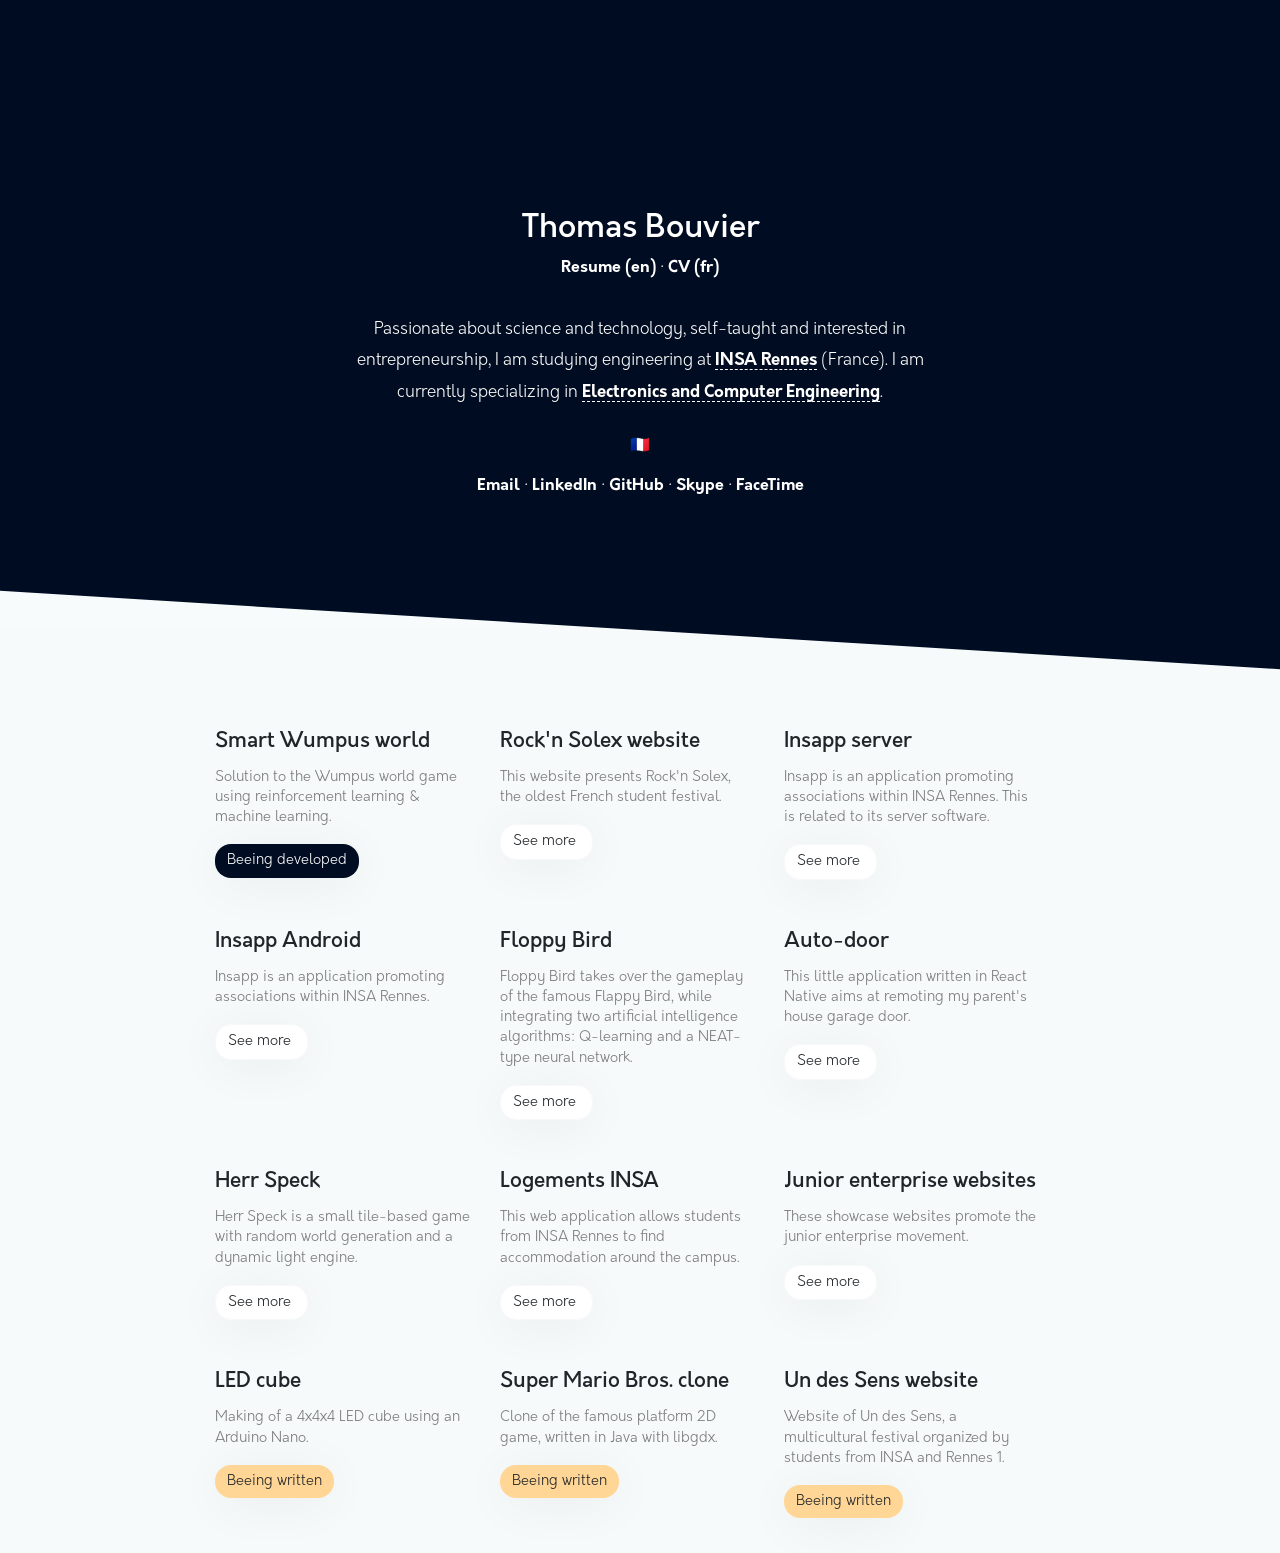
==== commit 1a1e9131: "Updated style on project pages" ====
--- a/index.html
+++ b/index.html
@@ -26,7 +26,7 @@
 
   <!-- Latest compiled and minified Bootstrap CSS -->
 
-  <link rel="stylesheet" href="https://maxcdn.bootstrapcdn.com/bootstrap/4.0.0-beta/css/bootstrap.min.css" integrity="sha384-/Y6pD6FV/Vv2HJnA6t+vslU6fwYXjCFtcEpHbNJ0lyAFsXTsjBbfaDjzALeQsN6M" crossorigin="anonymous">
+  <link rel="stylesheet" href="https://stackpath.bootstrapcdn.com/bootstrap/4.1.3/css/bootstrap.min.css" integrity="sha384-MCw98/SFnGE8fJT3GXwEOngsV7Zt27NXFoaoApmYm81iuXoPkFOJwJ8ERdknLPMO" crossorigin="anonymous">
 
   <!-- CSS -->
 
@@ -107,6 +107,19 @@
   <section id="projects">
     <div class="max-container">
       <div class="project">
+        <a href="wumpus-world.html"></a>
+        <h3>Smart Wumpus world</h3>
+        <div class="align-container">
+          <div class="information-container">
+              <p class="description">
+                Solution to the Wumpus world game using reinforcement learning & machine learning.
+              </p>
+          </div>
+          <button type="button" class="btn btn-primary">Beeing developed</button>
+        </div>
+      </div>
+
+      <div class="project">
         <a href="rock-n-solex.html"></a>
         <h3>Rock'n Solex website</h3>
         <div class="align-container">
@@ -250,12 +263,16 @@
 
   <!-- Javascript -->
 
-  <script src="https://code.jquery.com/jquery-3.2.1.slim.min.js" integrity="sha384-KJ3o2DKtIkvYIK3UENzmM7KCkRr/rE9/Qpg6aAZGJwFDMVNA/GpGFF93hXpG5KkN" crossorigin="anonymous"></script>
-  <script src="https://cdnjs.cloudflare.com/ajax/libs/popper.js/1.11.0/umd/popper.min.js" integrity="sha384-b/U6ypiBEHpOf/4+1nzFpr53nxSS+GLCkfwBdFNTxtclqqenISfwAzpKaMNFNmj4" crossorigin="anonymous"></script>
-  <script src="https://maxcdn.bootstrapcdn.com/bootstrap/4.0.0-beta/js/bootstrap.min.js" integrity="sha384-h0AbiXch4ZDo7tp9hKZ4TsHbi047NrKGLO3SEJAg45jXxnGIfYzk4Si90RDIqNm1" crossorigin="anonymous"></script>
+  <script src="https://code.jquery.com/jquery-3.3.1.slim.min.js" integrity="sha384-q8i/X+965DzO0rT7abK41JStQIAqVgRVzpbzo5smXKp4YfRvH+8abtTE1Pi6jizo" crossorigin="anonymous"></script>
+  <script src="https://cdnjs.cloudflare.com/ajax/libs/popper.js/1.14.3/umd/popper.min.js" integrity="sha384-ZMP7rVo3mIykV+2+9J3UJ46jBk0WLaUAdn689aCwoqbBJiSnjAK/l8WvCWPIPm49" crossorigin="anonymous"></script>
+  <script src="https://stackpath.bootstrapcdn.com/bootstrap/4.1.3/js/bootstrap.min.js" integrity="sha384-ChfqqxuZUCnJSK3+MXmPNIyE6ZbWh2IMqE241rYiqJxyMiZ6OW/JmZQ5stwEULTy" crossorigin="anonymous"></script>
 
   <script src="js/particles/particles.js"></script>
-  <script src="js/script.js"></script>
+  <script>
+    particlesJS.load('particles-js', './js/particles/particlesjs-main-config.json', function() {
+      console.log('callback - particles.js config loaded');
+    });
+  </script>
 </body>
 
 </html>
--- a/css/style.css
+++ b/css/style.css
@@ -46,7 +46,7 @@
   margin-left: auto;
   padding-right: 15px;
   padding-left: 15px;
-  max-width: 668px;
+  max-width: 655px;
 }
 
 img,
@@ -55,28 +55,33 @@
 }
 
 a {
-  color: #3b3561;
-  text-decoration: none !important;
+  color: #000c21;
+  font-weight: 700;
 }
 
 a:hover {
-  color: #7A29E7;
-}
-
+  color: #000c21;
+  border-bottom: 1px dashed #000c21;
+  text-decoration: none;
+}
+
+/*
 article a {
-  color: #3b3561;
+  color: #000c21;
   font-weight: 700;
   position: relative;
   white-space: nowrap;
 }
-
+*/
 .min-container p {
   text-align: justify;
+  font-weight: 200;
+  font-size: 1.05em;
+  color: #111;
 }
 
 .min-container h4 {
   padding-top: 3em;
-  text-align: center;
 }
 
 .container {
@@ -139,6 +144,11 @@
   top: -30vh;
 }
 
+#particles-js.project-page {
+  background-color: #bbb;
+  top: -50vh;
+}
+
 #hero {
   position: absolute;
   top: -60px;
@@ -151,6 +161,10 @@
   color: white;
 }
 
+#hero.project-page {
+  top: -140px;
+}
+
 #hero .intro {
   max-width: 700px;
   margin: 0 auto;
@@ -292,6 +306,7 @@
   left: 0;
   text-decoration: none;
   z-index: 10;
+  border-bottom: none;
 }
 
 .project:hover {
@@ -314,7 +329,8 @@
   padding-top: 5px;
 }
 
-.project button.btn-light {
+a.btn-light,
+button.btn-light {
   background-color: white;
   box-shadow: 0 6px 50px rgba(0, 0, 0, .06);
   border-radius: 16px;
@@ -338,7 +354,7 @@
   transition: max-width 1s;
 }
 
-.project button.btn-warning {
+button.btn-warning {
   background-color: #ffd696;
   border: none;
   box-shadow: 0 6px 50px rgba(0, 0, 0, .06);
@@ -347,9 +363,19 @@
   font-size: 0.9em;
 }
 
+button.btn-primary {
+  background-color: #000c21;
+  color: white;
+  border: none;
+  box-shadow: 0 6px 50px rgba(0, 0, 0, .06);
+  border-radius: 16px;
+  font-weight: 200;
+  font-size: 0.9em;
+}
+
 article {
-  background-color: white;
   padding-bottom: 1em;
+  margin-top: 50vh;
 }
 
 article p {
@@ -388,7 +414,7 @@
   /* allow for absolute positioning of child elements */
 }
 
-.video-container>iframe {
+.video-container > iframe {
   position: absolute;
   /* expand to fill */
   top: 0;
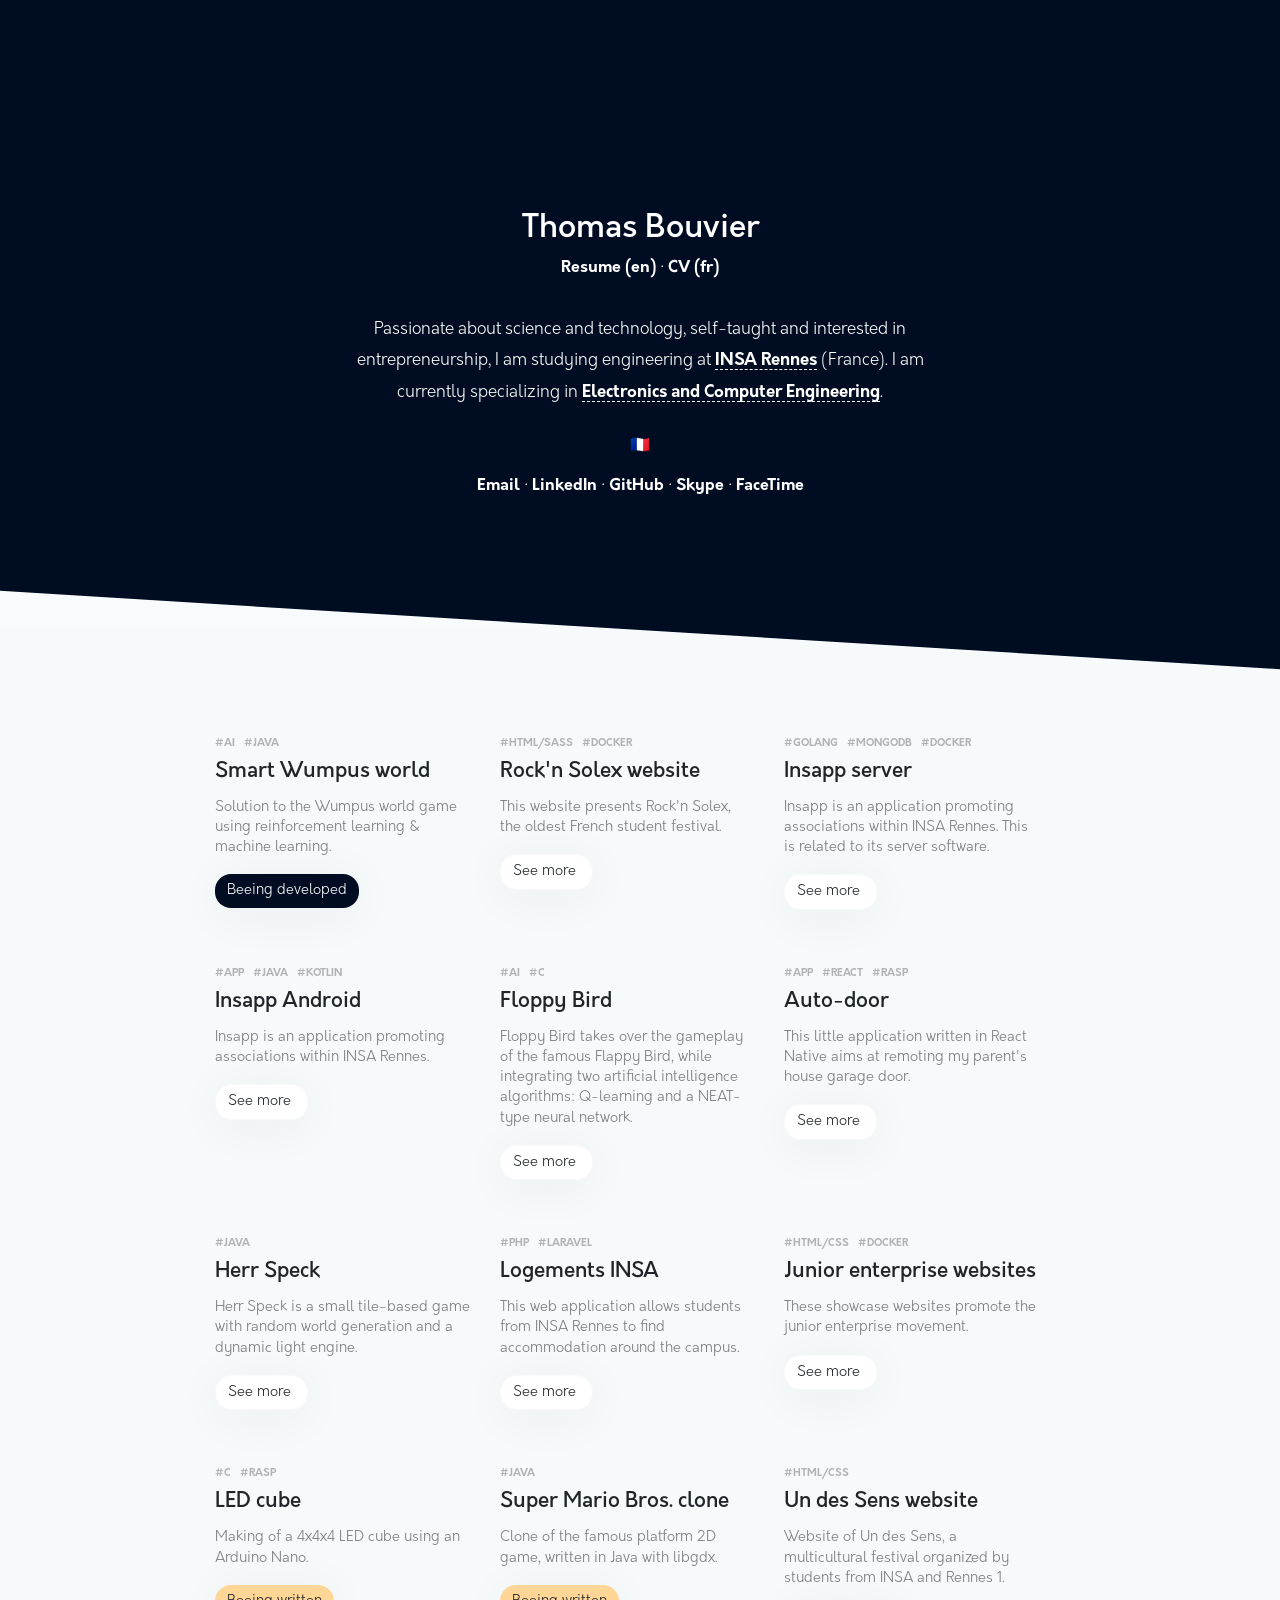
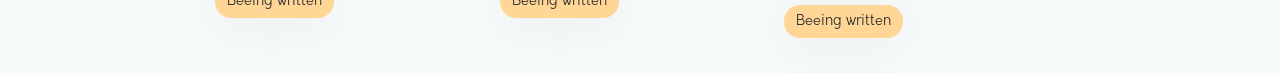
==== commit 791b3bdb: "Added badges" ====
--- a/index.html
+++ b/index.html
@@ -107,7 +107,10 @@
   <section id="projects">
     <div class="max-container">
       <div class="project">
-        <a href="wumpus-world.html"></a>
+        <div class="badges">
+          <span class="badge badge-light">#AI</span>
+          <span class="badge badge-light">#JAVA</span>
+        </div>
         <h3>Smart Wumpus world</h3>
         <div class="align-container">
           <div class="information-container">
@@ -121,6 +124,10 @@
 
       <div class="project">
         <a href="rock-n-solex.html"></a>
+        <div class="badges">
+          <span class="badge badge-light">#HTML/SASS</span>
+          <span class="badge badge-light">#DOCKER</span>
+        </div>
         <h3>Rock'n Solex website</h3>
         <div class="align-container">
           <div class="information-container">
@@ -134,6 +141,11 @@
 
       <div class="project">
         <a href="insapp-server.html"></a>
+        <div class="badges">
+          <span class="badge badge-light">#GOLANG</span>
+          <span class="badge badge-light">#MONGODB</span>
+          <span class="badge badge-light">#DOCKER</span>
+        </div>
         <h3>Insapp server</h3>
         <div class="align-container">
           <div class="information-container">
@@ -147,6 +159,11 @@
 
       <div class="project">
         <a href="insapp-android.html"></a>
+        <div class="badges">
+          <span class="badge badge-light">#APP</span>
+          <span class="badge badge-light">#JAVA</span>
+          <span class="badge badge-light">#KOTLIN</span>
+        </div>
         <h3>Insapp Android</h3>
         <div class="align-container">
           <div class="information-container">
@@ -160,6 +177,10 @@
 
       <div class="project">
         <a href="floppy-bird.html"></a>
+        <div class="badges">
+          <span class="badge badge-light">#AI</span>
+          <span class="badge badge-light">#C</span>
+        </div>
         <h3>Floppy Bird</h3>
         <div class="align-container">
           <div class="information-container">
@@ -173,6 +194,11 @@
 
       <div class="project">
         <a href="auto-door.html"></a>
+        <div class="badges">
+          <span class="badge badge-light">#APP</span>
+          <span class="badge badge-light">#REACT</span>
+          <span class="badge badge-light">#RASP</span>
+        </div>
         <h3>Auto-door</h3>
         <div class="align-container">
           <div class="information-container">
@@ -186,6 +212,9 @@
 
       <div class="project">
         <a href="herr-speck.html"></a>
+        <div class="badges">
+          <span class="badge badge-light">#JAVA</span>
+        </div>
         <h3>Herr Speck</h3>
         <div class="align-container">
           <div class="information-container">
@@ -199,6 +228,10 @@
 
       <div class="project">
         <a href="logements.html"></a>
+        <div class="badges">
+          <span class="badge badge-light">#PHP</span>
+          <span class="badge badge-light">#LARAVEL</span>
+        </div>
         <h3>Logements INSA</h3>
         <div class="align-container">
           <div class="information-container">
@@ -212,6 +245,10 @@
 
       <div class="project">
         <a href="junior-entreprise.html"></a>
+        <div class="badges">
+          <span class="badge badge-light">#HTML/CSS</span>
+          <span class="badge badge-light">#DOCKER</span>
+        </div>
         <h3>Junior enterprise websites</h3>
         <div class="align-container">
           <div class="information-container">
@@ -224,6 +261,10 @@
       </div>
 
       <div class="project">
+        <div class="badges">
+          <span class="badge badge-light">#C</span>
+          <span class="badge badge-light">#RASP</span>
+        </div>
         <h3>LED cube</h3>
         <div class="align-container">
           <div class="information-container">
@@ -236,6 +277,9 @@
       </div>
 
       <div class="project">
+        <div class="badges">
+          <span class="badge badge-light">#JAVA</span>
+        </div>
         <h3>Super Mario Bros. clone</h3>
         <div class="align-container">
           <div class="information-container">
@@ -248,6 +292,9 @@
       </div>
 
       <div class="project">
+        <div class="badges">
+          <span class="badge badge-light">#HTML/CSS</span>
+        </div>
         <h3>Un des Sens website</h3>
         <div class="align-container">
           <div class="information-container">
--- a/css/style.css
+++ b/css/style.css
@@ -252,6 +252,18 @@
   padding: 0;
   display: inline-block;
   margin-top: 50px;
+}
+
+.project .badges {
+  padding-bottom: 6px;
+}
+
+.project .badges .badge-light {
+  color: #b2b2b2;
+  font-size: 0.65em;
+  padding: 0;
+  padding-right: 0.5em;
+  background-color: transparent;
 }
 
 .project .align-container {
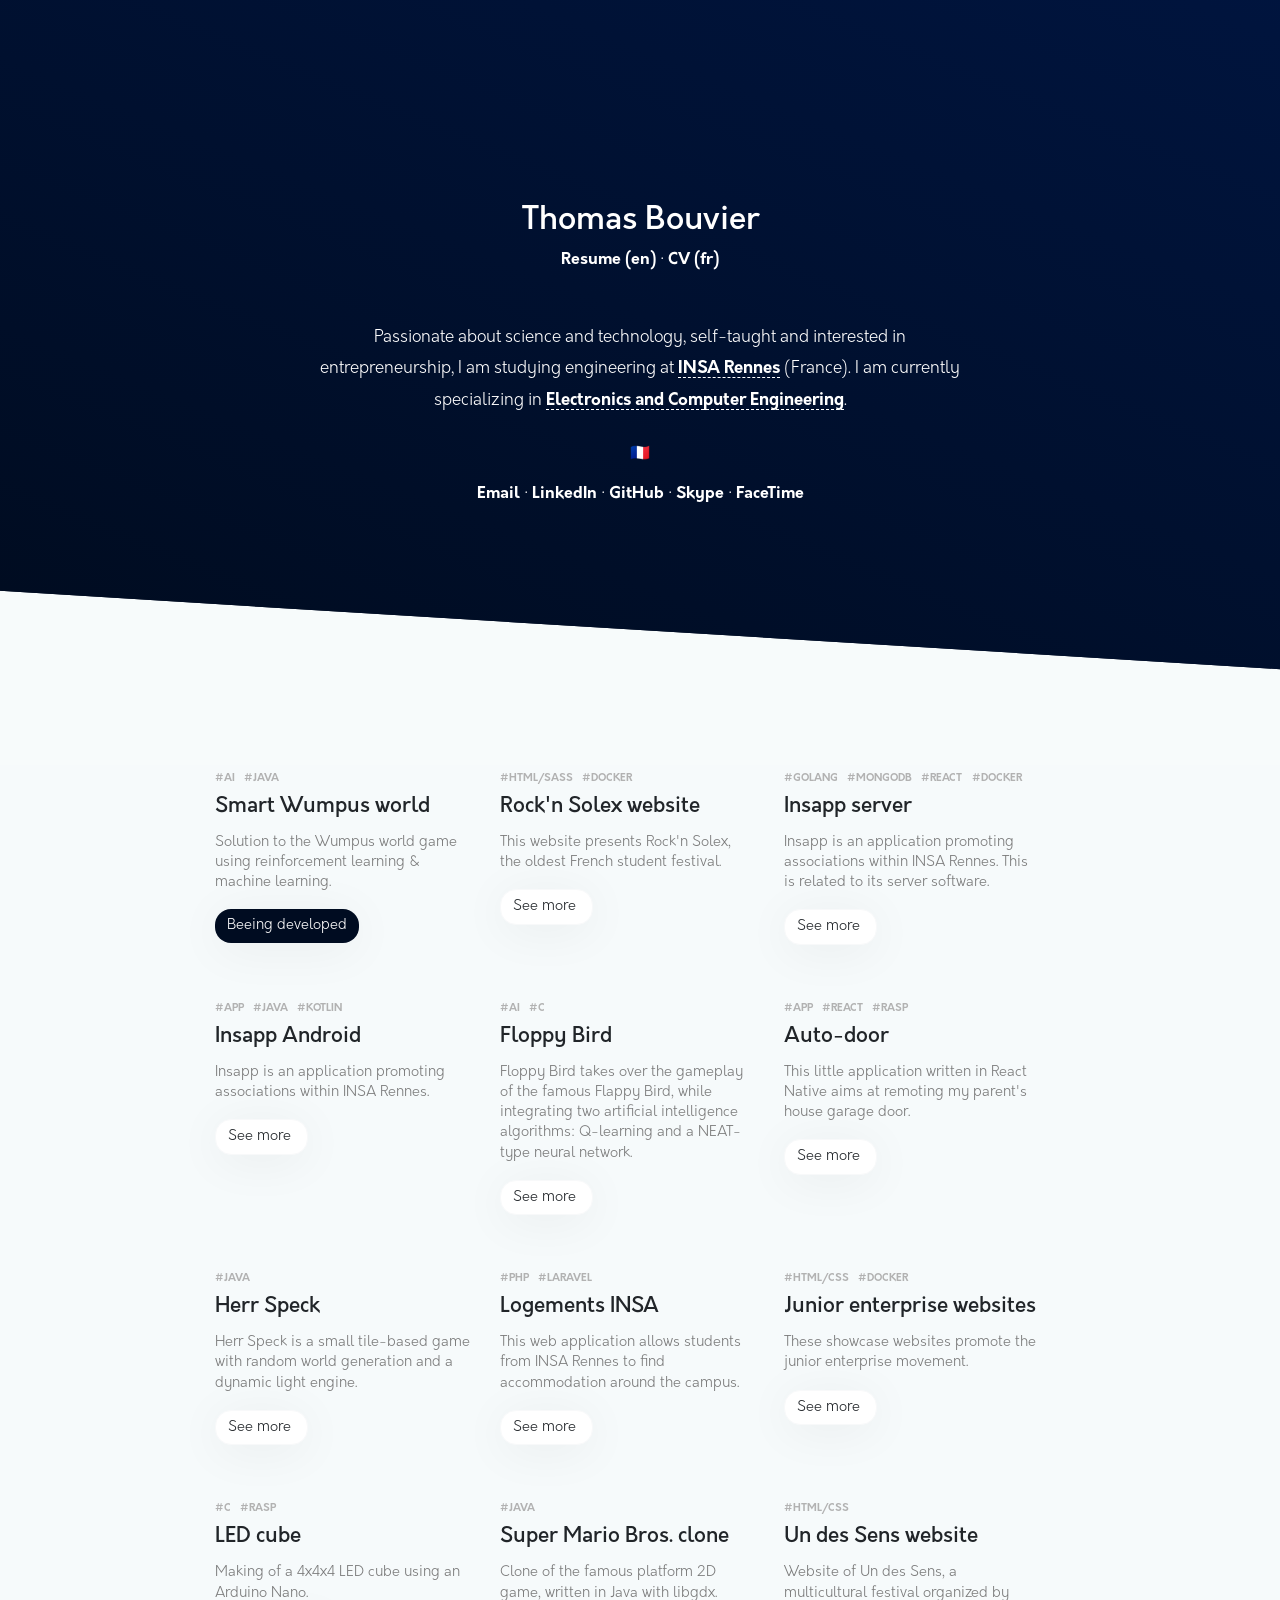
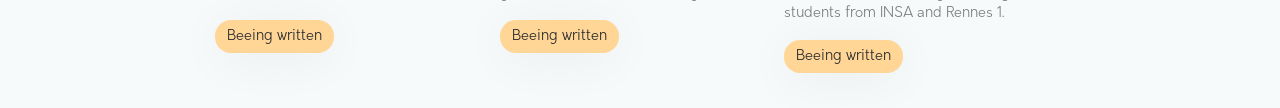
==== commit 7f1c8425: "Improved responsiveness" ====
--- a/index.html
+++ b/index.html
@@ -50,34 +50,30 @@
   <div id="particles-js"></div>
 
   <div id="hero">
-    <div class="container">
-      <div class="intro">
-        <h1>Thomas Bouvier</h1>
-        <p class="links">
-          <a href="files/resume_thomas_bouvier.pdf">Resume (en)</a>
-          ·
-          <a href="files/cv_thomas_bouvier.pdf">CV (fr)</a>
-        </p>
-        <p class="description">
-          Passionate about science and technology, self-taught and interested in entrepreneurship, I am studying engineering at <a href="https://www.insa-rennes.fr">INSA Rennes</a> (France). I am currently specializing in <a href="https://www.insa-rennes.fr/en/courses/masters-in-engineering/enelectronics-computer.html">Electronics
-            and Computer Engineering</a>.
-        </p>
-        <p class="flag">
-          🇫🇷
-        </p>
-        <p class="links">
-          <a href="mailto:contact@thomas-bouvier.io">Email</a>
-          ·
-          <a href="https://www.linkedin.com/in/thomas-bouvier/">LinkedIn</a>
-          ·
-          <a href="https://github.com/thomas-bouvier">GitHub</a>
-          ·
-          <a href="skype:thomas.bouvier@outlook.fr?userinfo">Skype</a>
-          ·
-          <a href="facetime:tomatrocho@gmail.com">FaceTime</a>
-        </p>
-      </div>
-    </div>
+    <h1>Thomas Bouvier</h1>
+    <p class="links">
+      <a href="files/resume_thomas_bouvier.pdf">Resume (en)</a>
+      ·
+      <a href="files/cv_thomas_bouvier.pdf">CV (fr)</a>
+    </p>
+    <p class="description">
+      Passionate about science and technology, self-taught and interested in entrepreneurship, I am studying engineering at <a href="https://www.insa-rennes.fr">INSA Rennes</a> (France). I am currently specializing in <a href="https://www.insa-rennes.fr/en/courses/masters-in-engineering/enelectronics-computer.html">Electronics
+        and Computer Engineering</a>.
+    </p>
+    <p class="flag">
+      🇫🇷
+    </p>
+    <p class="links">
+      <a href="mailto:contact@thomas-bouvier.io">Email</a>
+      ·
+      <a href="https://www.linkedin.com/in/thomas-bouvier/">LinkedIn</a>
+      ·
+      <a href="https://github.com/thomas-bouvier">GitHub</a>
+      ·
+      <a href="skype:thomas.bouvier@outlook.fr?userinfo">Skype</a>
+      ·
+      <a href="facetime:tomatrocho@gmail.com">FaceTime</a>
+    </p>
   </div>
 
   <!-- Section -->
@@ -144,6 +140,7 @@
         <div class="badges">
           <span class="badge badge-light">#GOLANG</span>
           <span class="badge badge-light">#MONGODB</span>
+          <span class="badge badge-light">#REACT</span>
           <span class="badge badge-light">#DOCKER</span>
         </div>
         <h3>Insapp server</h3>
--- a/css/style.css
+++ b/css/style.css
@@ -39,6 +39,14 @@
 body {
   font-family: 'Orkney';
   background-color: #f7fbfb;
+}
+
+.container {
+  margin-right: auto;
+  margin-left: auto;
+  padding-right: 15px;
+  padding-left: 15px;
+  max-width: 767px;
 }
 
 .min-container {
@@ -65,14 +73,6 @@
   text-decoration: none;
 }
 
-/*
-article a {
-  color: #000c21;
-  font-weight: 700;
-  position: relative;
-  white-space: nowrap;
-}
-*/
 .min-container p {
   text-align: justify;
   font-weight: 200;
@@ -82,14 +82,6 @@
 
 .min-container h4 {
   padding-top: 3em;
-}
-
-.container {
-  margin-right: auto;
-  margin-left: auto;
-  padding-right: 15px;
-  padding-left: 15px;
-  max-width: 768px;
 }
 
 .max-container {
@@ -110,43 +102,52 @@
 figcaption {
   text-align: center;
   font-style: italic;
-  padding-top: 2em;
-}
-
-/*
-a:before {
-	content: '';
-	position: absolute;
-	background: #bdecef;
-	bottom: 1px;
-	height: 5px;
-	right: -2px;
-	left: -2px;
-	z-index: -1;
-	-webkit-transition: height cubic-bezier(0.075, .82, .165, 1) .3s;
-	transition: height cubic-bezier(0.075, .82, .165, 1) .3s
-}
-*/
-.navbar {
-  background-color: white;
+  padding-top: 1.5em;
+  font-weight: 200;
 }
 
 #particles-js {
   width: 100%;
   height: 100vh;
   background-color: #000c21;
-  background-image: url('');
-  background-size: cover;
-  background-position: 50% 50%;
-  background-repeat: no-repeat;
+  background-image: linear-gradient(19deg, #000c21 0%, #001644 100%);
   transform: skewY(3.5deg);
   position: absolute;
   top: -30vh;
 }
 
 #particles-js.project-page {
-  background-color: #bbb;
   top: -50vh;
+}
+
+@media (max-width: 767px) {
+  #particles-js {
+    height: 130vh;
+    transform: skewY(0deg);
+  }
+
+  #particles-js.project-page {
+    transform: skewY(3.5deg);
+    top: -80vh;
+  }
+}
+
+section#projects {
+  margin-top: 85vh;
+  background-color: #f6fafb;
+  padding-bottom: 35px;
+}
+
+article {
+  margin-top: 50vh;
+  background-color: #f6fafb;
+  padding-bottom: 35px;
+}
+
+@media (max-width: 767px) {
+  section#projects {
+    margin-top: 110vh;
+  }
 }
 
 #hero {
@@ -159,30 +160,36 @@
   flex-direction: column;
   justify-content: center;
   color: white;
+  text-align: center;
+}
+
+@media (max-width: 767px) {
+  #hero {
+    top: 5vh;
+  }
+}
+
+@media (max-width: 991px) {
+  #hero {
+    width: 90%;
+  }
 }
 
 #hero.project-page {
   top: -140px;
 }
 
-#hero .intro {
-  max-width: 700px;
-  margin: 0 auto;
-  text-align: center;
-  padding: 7rem 1rem;
-}
-
-#hero .intro h1 {
+#hero h1 {
   font-size: 2em;
   font-weight: 500;
 }
 
-#hero .intro a {
+#hero a {
   color: white;
   border-bottom: 1px dashed white;
 }
 
-#hero .intro p.description {
+#hero p.description {
   font-size: 1.05em;
   font-weight: 200;
   line-height: 1.9em;
@@ -190,58 +197,9 @@
   margin-bottom: 1.5em;
 }
 
-#hero .intro p.links a {
+#hero p.links a {
   margin-top: 1.5em;
   border-bottom: none;
-}
-
-header {
-  min-height: 400px;
-  display: flex;
-  flex-direction: column;
-  justify-content: center;
-  background-color: #f7fbfb;
-}
-
-@media only screen and (max-width: 700px) {
-  header {
-    min-height: auto;
-  }
-}
-
-header .intro {
-  max-width: 700px;
-  text-align: center;
-  padding: 7rem 1rem;
-}
-
-header .intro h1 {
-  font-size: 2em;
-  font-weight: 500;
-  color: #333;
-}
-
-header .intro p.description {
-  font-size: 1.05em;
-  font-weight: 400;
-  color: #5c6a81;
-  line-height: 1.9em;
-  margin-top: 20px;
-}
-
-.projects-header {
-  margin-top: 70vh;
-  text-align: center;
-  max-width: 700px;
-  margin-left: auto;
-  margin-right: auto;
-}
-
-section#projects {
-  margin-top: 70vh;
-  padding-top: 100px;
-  background-color: #f6fafb;
-  padding-bottom: 35px;
 }
 
 .project {
@@ -275,7 +233,7 @@
   margin-top: 0
 }
 
-@media only screen and (min-width: 768px) {
+@media (min-width: 768px) {
   .project {
     width: 47%;
     margin-right: 4%
@@ -291,7 +249,7 @@
   }
 }
 
-@media only screen and (min-width: 992px) {
+@media (min-width: 992px) {
   .project {
     width: 30%;
     margin-right: 3%
@@ -387,7 +345,6 @@
 
 article {
   padding-bottom: 1em;
-  margin-top: 50vh;
 }
 
 article p {
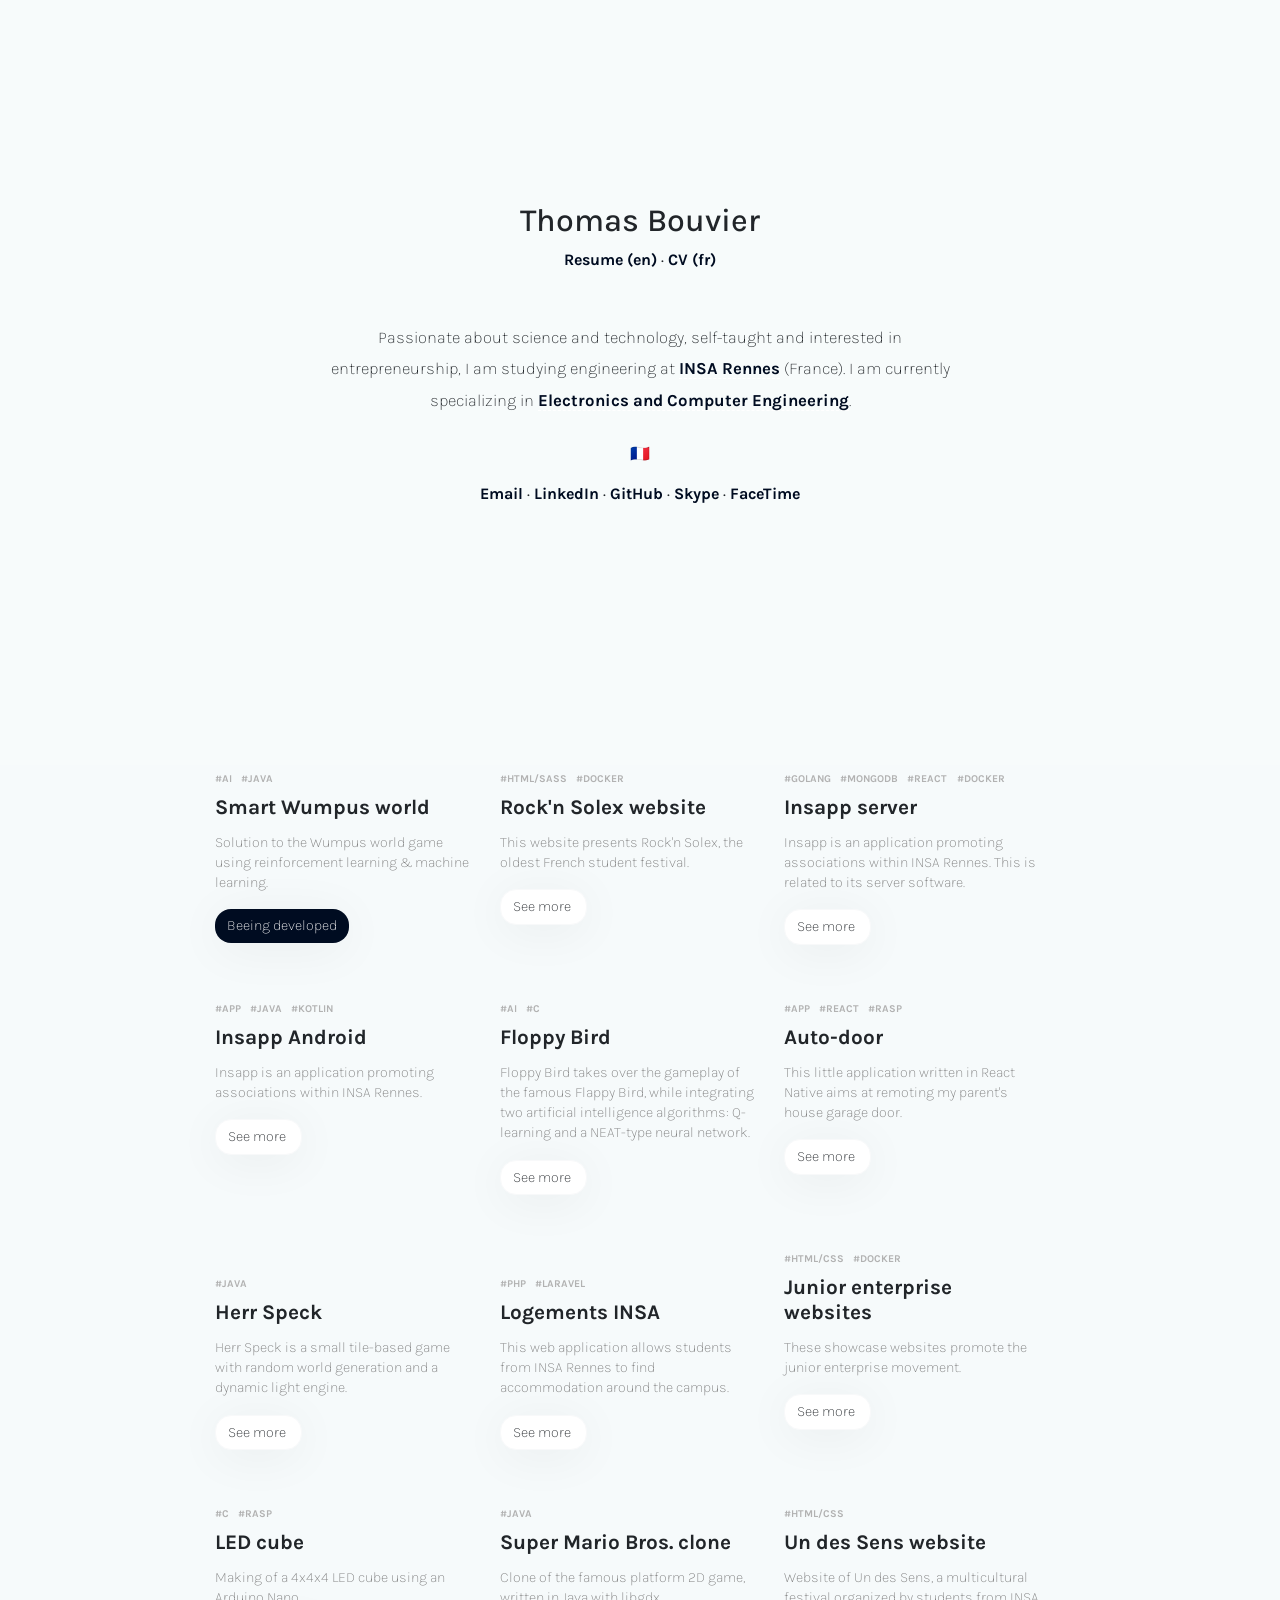
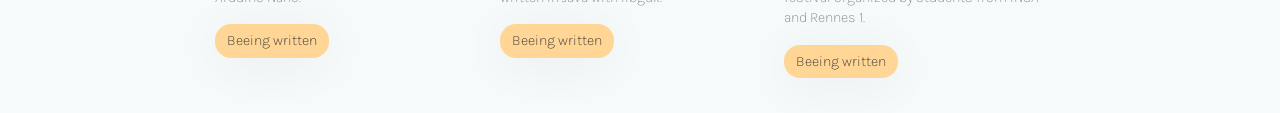
==== commit 43e94ee4: "Delete particle effect on hero images" ====
--- a/index.html
+++ b/index.html
@@ -46,8 +46,6 @@
 
 <body>
   <!-- Header -->
-
-  <div id="particles-js"></div>
 
   <div id="hero">
     <h1>Thomas Bouvier</h1>
@@ -310,13 +308,6 @@
   <script src="https://code.jquery.com/jquery-3.3.1.slim.min.js" integrity="sha384-q8i/X+965DzO0rT7abK41JStQIAqVgRVzpbzo5smXKp4YfRvH+8abtTE1Pi6jizo" crossorigin="anonymous"></script>
   <script src="https://cdnjs.cloudflare.com/ajax/libs/popper.js/1.14.3/umd/popper.min.js" integrity="sha384-ZMP7rVo3mIykV+2+9J3UJ46jBk0WLaUAdn689aCwoqbBJiSnjAK/l8WvCWPIPm49" crossorigin="anonymous"></script>
   <script src="https://stackpath.bootstrapcdn.com/bootstrap/4.1.3/js/bootstrap.min.js" integrity="sha384-ChfqqxuZUCnJSK3+MXmPNIyE6ZbWh2IMqE241rYiqJxyMiZ6OW/JmZQ5stwEULTy" crossorigin="anonymous"></script>
-
-  <script src="js/particles/particles.js"></script>
-  <script>
-    particlesJS.load('particles-js', './js/particles/particlesjs-main-config.json', function() {
-      console.log('callback - particles.js config loaded');
-    });
-  </script>
 </body>
 
 </html>
--- a/css/style.css
+++ b/css/style.css
@@ -1,30 +1,4 @@
-@font-face {
-  font-family: 'Orkney';
-  src: url('../fonts/orkney-light.otf') format('truetype');
-  font-weight: 200;
-  font-style: normal;
-}
-
-@font-face {
-  font-family: 'Orkney';
-  src: url('../fonts/orkney-regular.otf') format('truetype');
-  font-weight: normal;
-  font-style: normal;
-}
-
-@font-face {
-  font-family: 'Orkney';
-  src: url('../fonts/orkney-medium.otf') format('truetype');
-  font-weight: 400;
-  font-style: normal;
-}
-
-@font-face {
-  font-family: 'Orkney';
-  src: url('../fonts/orkney-bold.otf') format('truetype');
-  font-weight: bold;
-  font-style: normal;
-}
+@import url('https://fonts.googleapis.com/css?family=Karla:400,400i,700&subset=latin-ext');
 
 ::-moz-selection {
   background: #c6c6c6;
@@ -37,8 +11,12 @@
 }
 
 body {
-  font-family: 'Orkney';
+  font-family: 'Karla', sans-serif;
   background-color: #f7fbfb;
+}
+
+h1, h2, h3, h4, h5, h6 {
+  font-weight: bold;
 }
 
 .container {
@@ -74,7 +52,6 @@
 }
 
 .min-container p {
-  text-align: justify;
   font-weight: 200;
   font-size: 1.05em;
   color: #111;
@@ -104,32 +81,6 @@
   font-style: italic;
   padding-top: 1.5em;
   font-weight: 200;
-}
-
-#particles-js {
-  width: 100%;
-  height: 100vh;
-  background-color: #000c21;
-  background-image: linear-gradient(19deg, #000c21 0%, #001644 100%);
-  transform: skewY(3.5deg);
-  position: absolute;
-  top: -30vh;
-}
-
-#particles-js.project-page {
-  top: -50vh;
-}
-
-@media (max-width: 767px) {
-  #particles-js {
-    height: 130vh;
-    transform: skewY(0deg);
-  }
-
-  #particles-js.project-page {
-    transform: skewY(3.5deg);
-    top: -80vh;
-  }
 }
 
 section#projects {
@@ -159,7 +110,6 @@
   display: flex;
   flex-direction: column;
   justify-content: center;
-  color: white;
   text-align: center;
 }
 
@@ -185,7 +135,6 @@
 }
 
 #hero a {
-  color: white;
   border-bottom: 1px dashed white;
 }
 
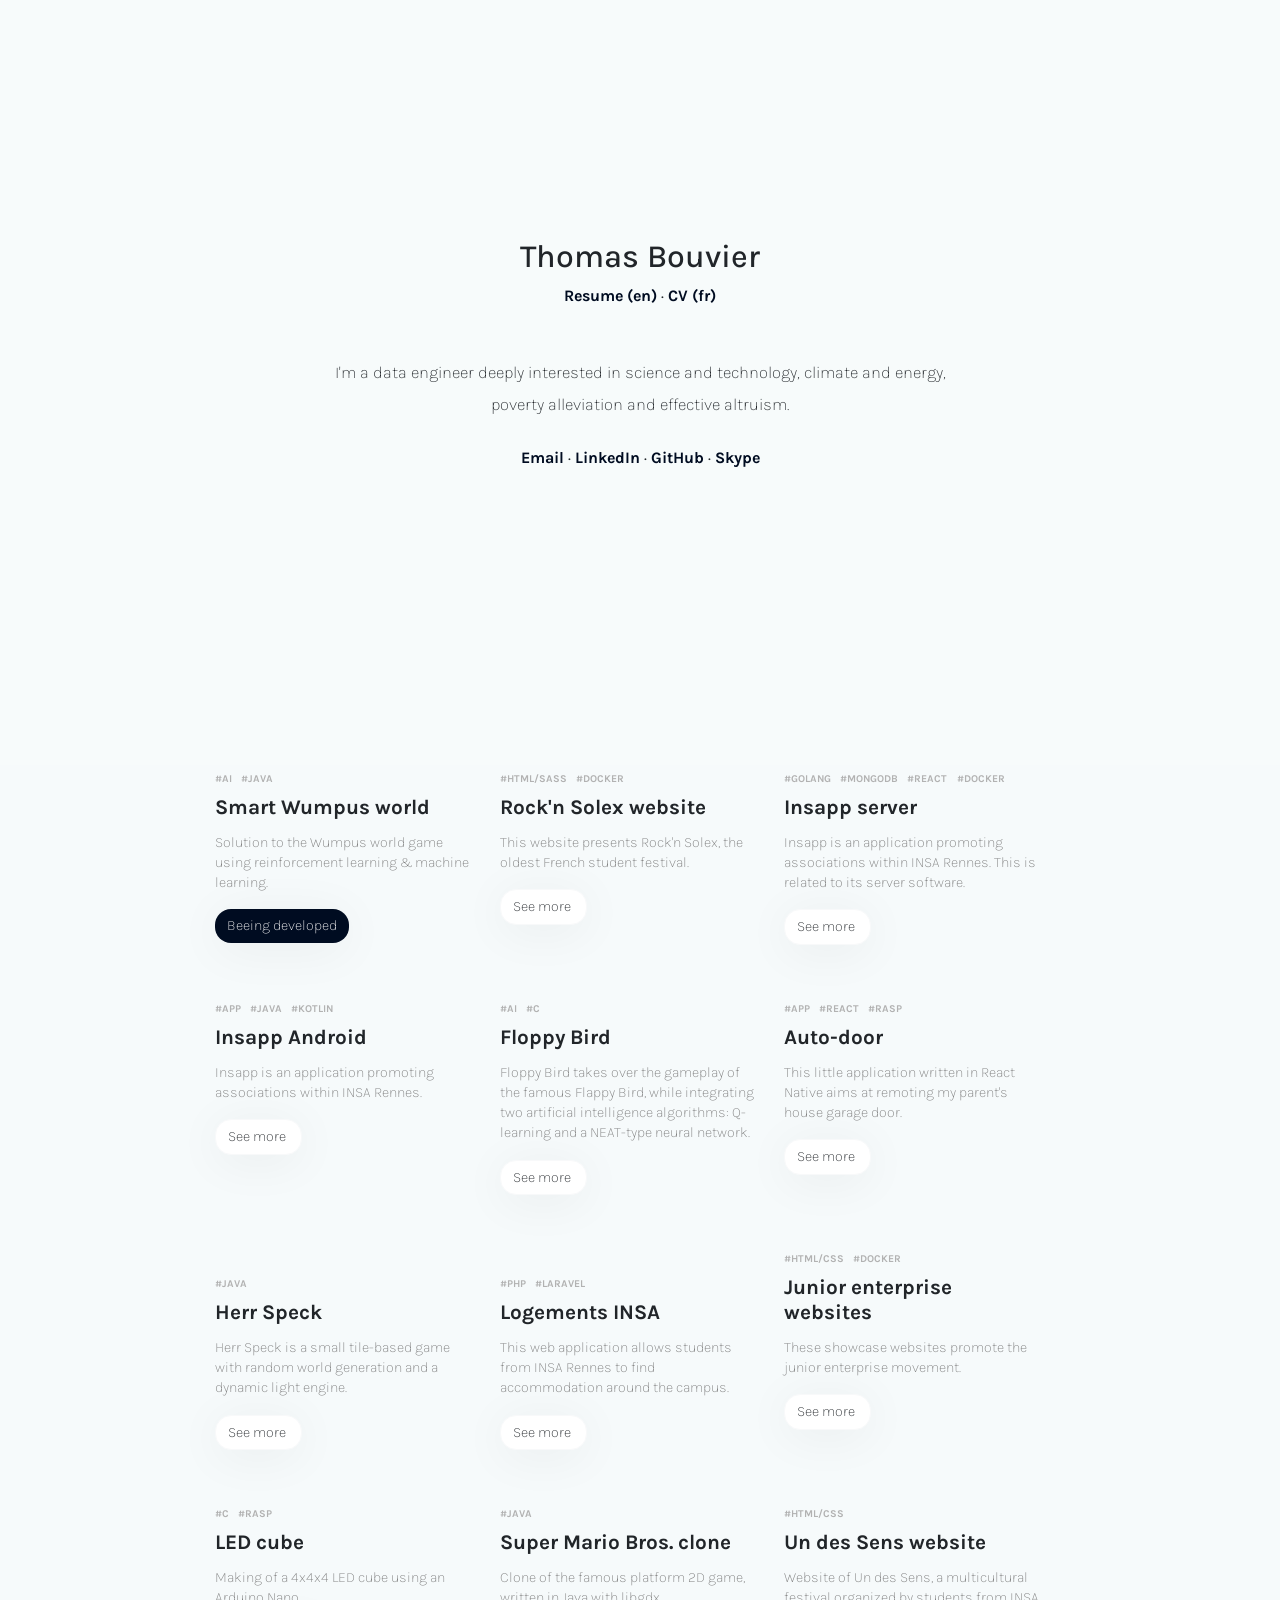
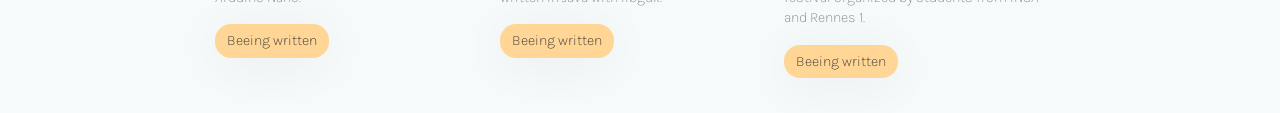
==== commit 7284d4ec: "Update headline" ====
--- a/index.html
+++ b/index.html
@@ -55,11 +55,7 @@
       <a href="files/cv_thomas_bouvier.pdf">CV (fr)</a>
     </p>
     <p class="description">
-      Passionate about science and technology, self-taught and interested in entrepreneurship, I am studying engineering at <a href="https://www.insa-rennes.fr">INSA Rennes</a> (France). I am currently specializing in <a href="https://www.insa-rennes.fr/en/courses/masters-in-engineering/enelectronics-computer.html">Electronics
-        and Computer Engineering</a>.
-    </p>
-    <p class="flag">
-      🇫🇷
+      I'm a data engineer deeply interested in science and technology, climate and energy, poverty alleviation and effective altruism.
     </p>
     <p class="links">
       <a href="mailto:contact@thomas-bouvier.io">Email</a>
@@ -69,8 +65,6 @@
       <a href="https://github.com/thomas-bouvier">GitHub</a>
       ·
       <a href="skype:thomas.bouvier@outlook.fr?userinfo">Skype</a>
-      ·
-      <a href="facetime:tomatrocho@gmail.com">FaceTime</a>
     </p>
   </div>
 
